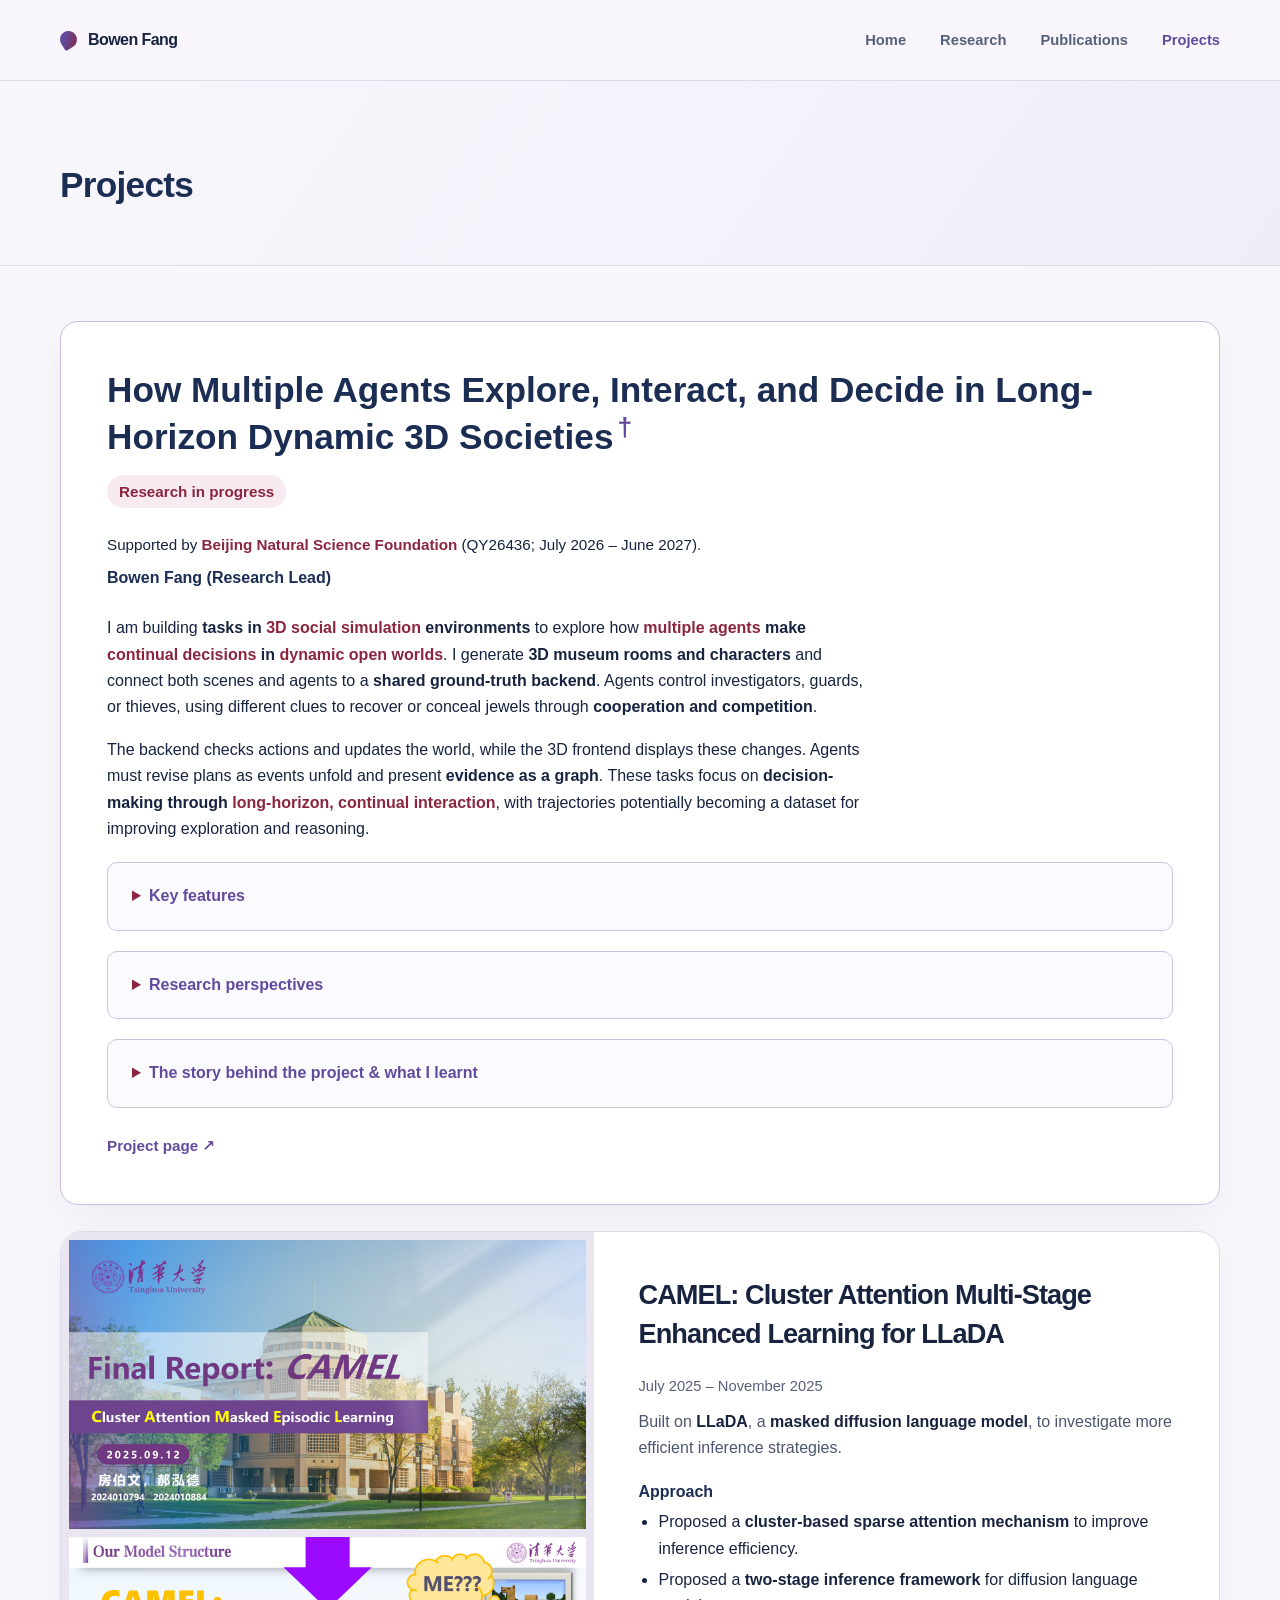
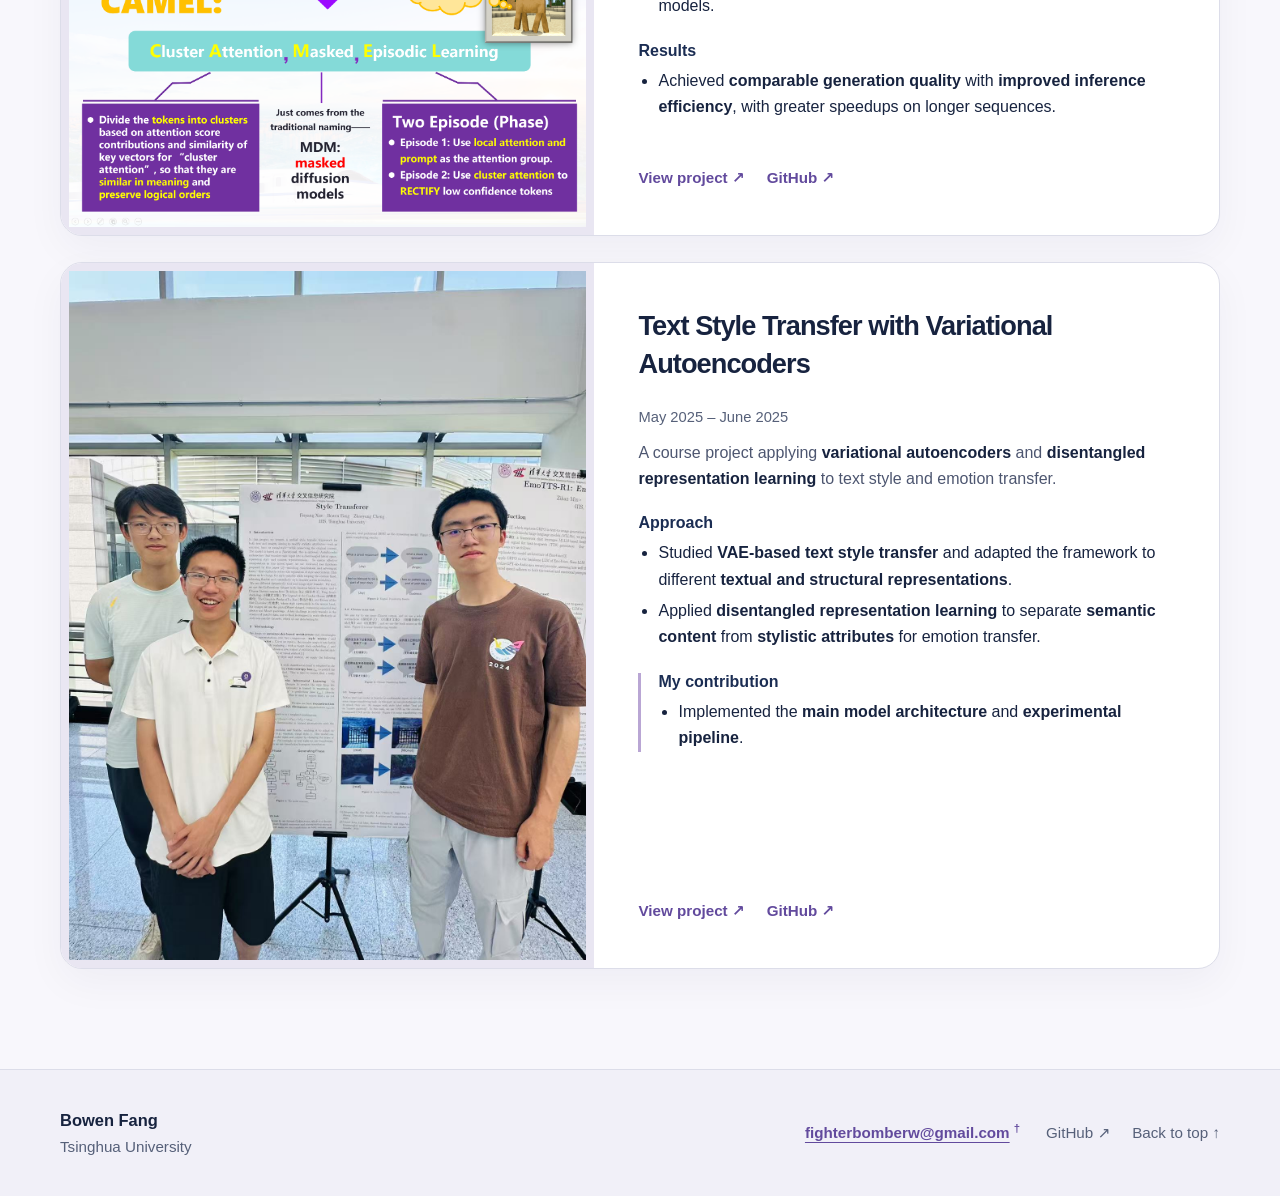
==== projects/index.html @ 3061755d "Publish personal homepage as static files only" ====
<!DOCTYPE html><html lang="en"><head><meta charset="UTF-8"><meta name="viewport" content="width=device-width, initial-scale=1"><meta name="theme-color" content="#f8f7fc"><meta name="description" content="I am an undergraduate in the Yao Class (IIIS) at Tsinghua University, expecting to graduate in 2028. GPA: 3.8/4.0 Earned 4.0 in most Math, Physics and CS courses."><link rel="canonical" href="https://bowen-777.github.io/projects/"><link rel="icon" type="image/svg+xml" href="/favicon.svg"><meta property="og:type" content="website"><meta property="og:title" content="Projects · Bowen Fang"><meta property="og:description" content="I am an undergraduate in the Yao Class (IIIS) at Tsinghua University, expecting to graduate in 2028. GPA: 3.8/4.0 Earned 4.0 in most Math, Physics and CS courses."><meta property="og:url" content="https://bowen-777.github.io/projects/"><meta property="og:image" content="https://bowen-777.github.io/_astro/SelfImage.BUpKDJir.jpg"><title>Projects · Bowen Fang</title><link rel="stylesheet" href="/_astro/MediaGallery.sDS_l7W2.css"></head><body><a class="skip-link" href="#main">Skip to content</a><header class="site-header"><div class="container header-inner"><a class="wordmark" href="/" aria-label="Bowen Fang, home"><span class="wordmark-mark" aria-hidden="true"></span><span>Bowen Fang</span></a><nav class="site-nav" aria-label="Main navigation"><a href="/">Home</a><a href="/research/">Research</a><a href="/publications/">Publications</a><a href="/projects/" aria-current="page">Projects</a></nav></div></header><main id="main"><div class="page-intro"><div class="container"><h1>Projects</h1></div></div><div class="container page-content"><div class="project-list"><article class="research-project"><header class="research-project-header"><h3><a href="/projects/open-world-agent-evaluation/">How Multiple Agents Explore, Interact, and Decide in Long-Horizon Dynamic 3D Societies</a><span class="inline-note"><button class="note-trigger" type="button" aria-label="Show original project title" aria-expanded="false">†</button><span class="note-popover" role="tooltip">Original project title: Research on Evaluating Autonomous Exploratory Reasoning of Agents in Complex Open Environments</span></span></h3><span class="project-status">Research in progress</span></header><div class="research-project-context"><div class="prose research-funding"><p>Supported by <strong class="key-highlight">Beijing Natural Science Foundation</strong> (QY26436; July 2026 – June 2027).</p>
</div><p class="research-project-role"><strong>Bowen Fang (Research Lead)</strong></p></div><div class="project-narrative"><section class="narrative-about" aria-label="About the project" data-project-section="about"><div class="prose"><p>I am building <strong>tasks in <span class="key-highlight">3D social simulation</span> environments</strong> to explore how <strong><span class="key-highlight">multiple agents</span> make <span class="key-highlight">continual decisions</span> in <span class="key-highlight">dynamic open worlds</span></strong>. I generate <strong>3D museum rooms and characters</strong> and connect both scenes and agents to a <strong>shared ground-truth backend</strong>. Agents control investigators, guards, or thieves, using different clues to recover or conceal jewels through <strong>cooperation and competition</strong>.</p>
<p>The backend checks actions and updates the world, while the 3D frontend displays these changes. Agents must revise plans as events unfold and present <strong>evidence as a graph</strong>. These tasks focus on <strong>decision-making through <span class="key-highlight">long-horizon, continual interaction</span></strong>, with trajectories potentially becoming a dataset for improving exploration and reasoning.</p>
</div><details class="project-disclosure narrative-features"><summary>Key features</summary><div class="disclosure-body prose"><ul>
<li><strong>Finding evidence is part of the reasoning task.</strong> Agents choose where to go, whom to ask, and what to inspect, then adapt to new information. AER-arena follows the process from recognizing a gap in knowledge to completing a task.</li>
<li><strong>Actions and goals interact over time.</strong> Characters pursue their own goals as the world evolves. Following someone, asking a question, or moving an object can affect later events, making timing and action order part of the problem.</li>
<li><strong>Information comes from different sources and is unevenly shared.</strong> Maps, surveillance, observations, and memories refer to a common underlying world, but each character has access to only part of it. This creates opportunities to study evidence integration, cooperation, and information asymmetry.</li>
<li><strong>Evaluation considers both outcomes and supporting reasoning.</strong> I record actions, observations, and state changes, and design evaluation around task outcomes, exploration, evidence-based reasoning, and rule compliance. This helps distinguish a correct guess from an effective investigation and successful action.</li>
<li><strong>Environments, tasks, and evaluation are generated together.</strong> I am bringing spatial layouts, character goals, event relationships, and evidence paths into a generation process with explicit checks. The aim is to vary difficulty systematically and develop scenarios for evaluation and training.</li>
</ul>
</div></details></section><details class="project-disclosure narrative-perspectives" data-project-section="perspectives"><summary>Research perspectives</summary><div class="disclosure-body prose"><ol>
<li><p><strong>Generality needs to be tested as tasks change.</strong> A high score on a familiar task is not enough to show that an agent understands how events unfold across space and time. I want to know whether its exploration and reasoning strategies remain useful with a different map, cast of characters, or set of information conditions. This is why I see open-environment evaluation as relevant to research on general intelligence.</p>
</li>
<li><p><strong>Sustained reasoning needs a place to organize and revise understanding.</strong> This project has made me think more about the agent harness—the tools, memory, and execution workflow that surround a model. It should help the agent maintain evidence, hypotheses, and unresolved questions. I am exploring workspaces and evidence graphs for this purpose, with a focus on whether agents can use, question, and update their records.</p>
</li>
<li><p><strong>Generated environments could support research on self-improvement.</strong> I would like to have one group of agents generate tasks and another attempt them, then use failures to revise strategies or generate new challenges. This could provide an experimental setting for recursive self-improvement (RSI). Tasks would still need independent checks of solvability, difficulty, and scoring, with progress tested on tasks held apart from the improvement process to avoid agents simply learning to satisfy one another.</p>
</li>
<li><p><strong>Interactions among participants raise questions absent from individual tasks.</strong> Different goals and information make cooperation, competition, concealment, and verification relevant to decisions. I want to study how agents divide work, when they share evidence, and how they collaborate with people. This also connects AER-arena to social simulation, where the assumptions behind simulated behavior need careful validation.</p>
</li>
<li><p><strong>Active exploration and the use of new information deserve explicit study.</strong> In my experiments, agents sometimes acquired important clues without changing their approach in time. I am therefore interested in whether they can identify what they do not know, choose valuable queries, and connect the results to existing evidence. Eventually, I hope agents can develop verifiable new knowledge through interaction with unfamiliar environments, extending what they can learn beyond the coverage of data prepared in advance by people.</p>
</li>
<li><p><strong>Interfaces and time budgets belong in capability evaluation.</strong> People can look, walk, and talk naturally; agents access the world through specific interfaces and spend time on inference and communication. I want to evaluate both judgment and timing, using controlled comparisons to separate limitations of the model from limitations of how it perceives and acts on the world.</p>
</li>
</ol>
</div></details><details class="project-disclosure project-story" data-project-section="story"><summary>The story behind the project &amp; what I learnt</summary><div class="disclosure-body story-body"><div class="prose story-prose"><p>Where should an agent begin when a jewel disappears from a museum? It needs to decide which footage to inspect, whom to question, and when to act, while everyone else continues moving. I independently design and implement the system to study how agents <strong>actively seek evidence, revise their judgments, and turn reasoning into action</strong> in such environments.</p>
<p>At first, I focused on generating rich scenes and stories: giving characters their own goals and letting events unfold through interaction. Once I began running them, I found that a plausible story did not always hold together when an agent explored or intervened. I started asking where a character&#39;s judgments came from, what an action would change, and how a task could continue when events departed from the original plan. My attention shifted toward <strong>keeping the world&#39;s information and behavior consistent</strong>.</p>
<p>This led me to rethink the type system, data storage, and information flow. I wanted tasks to vary while keeping the source of each piece of information and the basis for each state change clear. As the system grew, I also learned to remove redundant concepts and unnecessary layers. <strong>Good architecture needs to accommodate change and define its limits.</strong> Those choices directly affect whether I can understand why an experiment succeeds or fails.</p>
<p>Working with real agents revealed another gap: <strong>acquiring information, remembering it, and using it well are different abilities</strong>. A clue could be available without prompting a useful change in behavior; adding memory or tools did not necessarily improve performance. I began tracing individual decisions: what had the agent seen, what had it missed, and why had it chosen this action? These observations drew me toward useful exploration, evidence use, and timely action. They also taught me to examine the experimental conditions before interpreting model performance.</p>
<p>Development changed how I work with AI tools, too. Coding and content generation tools made it possible to attempt a project of this scope, but locally plausible results could still fail when combined. I learned to <strong>give models room to create while defining the important constraints and acceptance criteria myself</strong>. When errors kept recurring, I began considering whether the representation or workflow needed to change, instead of only adding instructions to the prompt.</p>
<p>AER-arena now has a research prototype, and earlier scenarios have supported several real multi-agent experiments. I am still improving the connections among generation, execution, and evaluation. Next, I want to use more systematic controlled experiments to understand <strong>which designs help agents explore and reason, and whether the metrics capture those improvements</strong>. Through this work, I have gradually learned to turn an implementation goal into a question an experiment can answer.</p>
<p>The longer I work on the project, the more specific my interest in agents becomes. How do they recognize what they do not yet know? How do they divide work with people or other agents? How can failure help them improve their exploration strategies? These questions connect world modeling, multi-agent interaction, and continual learning. I hope AER-arena can provide an expanding experimental setting for studying them, and help me turn the difficulties I encounter during development into <strong>reproducible, testable research questions</strong>.</p>
</div><aside class="lessons-callout" aria-label="What I learnt"><h4>What I learnt</h4><div class="prose"><ul>
<li><strong>Understand information and state before building the system.</strong> I learned to ask where data comes from, who can see it, and who can change it. Clear types, storage, and information flow make the components easier to connect.</li>
<li><strong>Set limits on flexibility and complexity.</strong> I have become more willing to merge overlapping concepts and remove abstractions I do not yet need, focusing on the parts that actually need to vary.</li>
<li><strong>Keep responsibility for the overall design when working with AI.</strong> I learned to give coding agents clear responsibilities and acceptance criteria, while judging whether each local change serves the project&#39;s broader goals.</li>
</ul>
</div></aside></div></details></div><div class="link-row"><a class="text-link" href="/projects/open-world-agent-evaluation/">Project page ↗</a></div></article><article class="project-card"><div class="media-gallery"><div class="media-frame"><img src="/_astro/camel-1-slide-cover.YY6u3Zt-.png" alt="CAMEL: Cluster Attention Multi-Stage Enhanced Learning for LLaDA: first visual" loading="lazy"></div><div class="media-frame media-frame-secondary"><img src="/_astro/camel-2-slide-main.Drr5Fs0i.png" alt="CAMEL: Cluster Attention Multi-Stage Enhanced Learning for LLaDA: second visual" loading="lazy"></div></div><div class="project-content"><h3><a href="/projects/camel-llada/">CAMEL: Cluster Attention Multi-Stage Enhanced Learning for LLaDA</a></h3><p class="entry-date">July 2025 – November 2025</p><div class="project-summary prose"><p>Built on <strong>LLaDA</strong>, a <strong>masked diffusion language model</strong>, to investigate more efficient inference strategies.</p>
</div><div class="project-details"><h4>Approach</h4><div class="prose"><ul>
<li>Proposed a <strong>cluster-based sparse attention mechanism</strong> to improve inference efficiency.</li>
<li>Proposed a <strong>two-stage inference framework</strong> for diffusion language models.</li>
</ul>
</div></div><div class="project-details"><h4>Results</h4><div class="prose"><ul>
<li>Achieved <strong>comparable generation quality</strong> with <strong>improved inference efficiency</strong>, with greater speedups on longer sequences.</li>
</ul>
</div></div><div class="link-row"><a class="text-link" href="/projects/camel-llada/">View project <span aria-hidden="true">↗</span></a><a class="text-link" href="https://github.com/Bowen-777/AI-X_Team1" target="_blank" rel="noopener noreferrer">GitHub ↗</a></div></div></article><article class="project-card"><div class="media-gallery"><div class="media-frame"><img src="/_astro/style-transfer-1.Bz-B-LBe.jpg" alt="Text Style Transfer with Variational Autoencoders: first visual" loading="lazy"></div></div><div class="project-content"><h3><a href="/projects/text-style-transfer-vae/">Text Style Transfer with Variational Autoencoders</a></h3><p class="entry-date">May 2025 – June 2025</p><div class="project-summary prose"><p>A course project applying <strong>variational autoencoders</strong> and <strong>disentangled representation learning</strong> to text style and emotion transfer.</p>
</div><div class="project-details"><h4>Approach</h4><div class="prose"><ul>
<li>Studied <strong>VAE-based text style transfer</strong> and adapted the framework to different <strong>textual and structural representations</strong>.</li>
<li>Applied <strong>disentangled representation learning</strong> to separate <strong>semantic content</strong> from <strong>stylistic attributes</strong> for emotion transfer.</li>
</ul>
</div></div><div class="project-contribution"><h4>My contribution</h4><div class="prose"><ul>
<li>Implemented the <strong>main model architecture</strong> and <strong>experimental pipeline</strong>.</li>
</ul>
</div></div><div class="link-row"><a class="text-link" href="/projects/text-style-transfer-vae/">View project <span aria-hidden="true">↗</span></a><a class="text-link" href="https://github.com/Bowen-777/DLproject" target="_blank" rel="noopener noreferrer">GitHub ↗</a></div></div></article></div></div></main><footer class="site-footer"><div class="container footer-inner"><div><strong>Bowen Fang</strong><span>Tsinghua University</span></div><div class="footer-links"><span class="email-contact"><a class="email-link email-link-primary" href="mailto:fighterbomberw@gmail.com">fighterbomberw@gmail.com</a><span class="inline-note"><button class="note-trigger" type="button" aria-label="Show university email" aria-expanded="false">†</button><span class="note-popover" role="tooltip"><span class="note-heading">University email</span><a href="mailto:fbw24@mails.tsinghua.edu.cn">fbw24@mails.tsinghua.edu.cn</a></span></span></span><a href="https://github.com/Bowen-777" target="_blank" rel="noopener noreferrer">GitHub <span aria-hidden="true">↗</span></a><a href="#main">Back to top ↑</a></div></div></footer><script type="module">var e=[...document.querySelectorAll(`.inline-note`)];function t(e){delete e.dataset.open,e.querySelector(`button`)?.setAttribute(`aria-expanded`,`false`)}function n(e){let n=e.querySelector(`.note-trigger`),r=e.querySelector(`.note-popover`);if(!n||!r)return;let i=n.getBoundingClientRect();if(i.bottom<0||i.top>window.innerHeight){t(e);return}let a=Math.max(16,Math.min(i.left,window.innerWidth-r.offsetWidth-16)),o=i.bottom+r.offsetHeight+10<window.innerHeight?i.bottom+6:Math.max(12,i.top-r.offsetHeight-6);r.style.left=`${a}px`,r.style.top=`${o}px`}e.forEach((r,i)=>{let a=r.querySelector(`.note-trigger`),o=r.querySelector(`.note-popover`);if(!a||!o)return;o.id=`inline-note-${i}`,a.setAttribute(`aria-describedby`,o.id);let s,c=()=>{clearTimeout(s),e.forEach(e=>{e!==r&&t(e)}),r.dataset.open=`true`,a.setAttribute(`aria-expanded`,`true`),n(r)};r.addEventListener(`pointerenter`,e=>{e.pointerType!==`touch`&&c()}),r.addEventListener(`pointerleave`,()=>{s=setTimeout(()=>{r.contains(document.activeElement)||t(r)},180)}),r.addEventListener(`focusin`,c),r.addEventListener(`focusout`,e=>{r.contains(e.relatedTarget)||t(r)}),a.addEventListener(`click`,c)}),document.addEventListener(`pointerdown`,n=>{e.forEach(e=>{e.contains(n.target)||t(e)})}),document.addEventListener(`keydown`,n=>{n.key===`Escape`&&e.forEach(t)}),window.addEventListener(`resize`,()=>e.forEach(t)),window.addEventListener(`scroll`,()=>e.forEach(e=>{e.dataset.open&&n(e)}),{passive:!0});</script></body></html>
---- _astro/MediaGallery.sDS_l7W2.css ----
:root{color-scheme:light;--paper:#f8f7fc;--surface:#fff;--ink:#17233f;--muted:#566079;--line:#dcdde9;--violet:#624a9d;--violet-soft:#efecf8;--red:#8b263e;--navy:#1b2d53;--font-sans:Arial, "Helvetica Neue", system-ui, sans-serif}*,:before,:after{box-sizing:border-box}html{scroll-behavior:smooth}body{background:var(--paper);color:var(--ink);font-family:var(--font-sans);margin:0;font-size:16px;line-height:1.65}img,video{max-width:100%;height:auto;display:block}a{color:inherit;text-decoration:none}button,input{font:inherit}a:focus-visible,button:focus-visible{outline:3px solid var(--red);outline-offset:4px;border-radius:3px}::selection{color:var(--ink);background:#d9c9ed}.container{width:min(100% - 64px,1160px);margin-inline:auto}.sr-only{clip:rect(0, 0, 0, 0);white-space:nowrap;border:0;width:1px;height:1px;margin:-1px;padding:0;position:absolute;overflow:hidden}.skip-link{z-index:100;background:var(--ink);color:#fff;padding:10px 16px;position:absolute;top:-80px;left:16px}.skip-link:focus{top:12px}.site-header{z-index:10;border-bottom:1px solid var(--line);background:#f8f7fcf0;position:relative}.header-inner{justify-content:space-between;align-items:center;gap:30px;min-height:80px;display:flex}.wordmark{letter-spacing:-.035em;white-space:nowrap;align-items:center;gap:11px;font-weight:700;display:inline-flex}.wordmark-mark{background:linear-gradient(135deg, var(--violet) 35%, var(--red));border-radius:50% 50% 50% 2px;width:17px;height:17px;transform:rotate(-32deg)}.site-nav{align-items:center;gap:clamp(18px,3vw,34px);font-size:.92rem;font-weight:600;display:flex}.site-nav a{color:var(--muted);transition:color .2s}.site-nav a:hover,.site-nav a[aria-current=page]{color:var(--violet)}.site-footer{border-top:1px solid var(--line);background:#f1f0f8;margin-top:100px}.footer-inner{min-height:126px;color:var(--muted);justify-content:space-between;align-items:center;gap:25px;font-size:.95rem;display:flex}.footer-inner strong{color:var(--ink);font-size:1.03rem;display:block}.footer-inner>div:first-child>span{display:block}.footer-links{flex-wrap:wrap;gap:22px;display:flex}.footer-links a:hover,.text-link:hover{color:var(--red);text-underline-offset:4px;text-decoration:underline}.hero{border-bottom:1px solid var(--line);background:radial-gradient(circle at 87% 18%, #e8e1f4 0, transparent 33%), radial-gradient(circle at 18% 95%, #faecef 0, transparent 36%), var(--paper);padding:88px 0 94px;position:relative;overflow:hidden}.hero:before{content:"";pointer-events:none;border:1px solid #624a9d1a;border-radius:50%;width:420px;height:420px;position:absolute;top:-260px;left:-120px}.hero-grid{grid-template-columns:minmax(0,1.18fr) minmax(300px,.82fr);align-items:center;gap:clamp(40px,7vw,110px);display:grid}.hero h1{font:600 clamp(2.5rem, 5vw, 3.8rem)/1.15 var(--font-sans);letter-spacing:-.025em;color:var(--navy);margin:0 0 25px}.hero h1:after{content:"";background:linear-gradient(90deg, var(--red), var(--violet));border-radius:10px;width:72px;height:5px;margin-top:25px;display:block}.hero-bio{color:#414b64;max-width:610px;margin-top:0;font-size:1.04rem}.hero-bio p:first-child{margin-top:0}.hero-emails{flex-direction:column;align-items:flex-start;gap:6px;margin-top:24px;display:flex}.email-link{color:var(--muted);text-underline-offset:4px;overflow-wrap:anywhere;text-decoration:underline}.email-link-primary{color:var(--violet);font-weight:600}.hero-actions{flex-wrap:wrap;gap:10px;margin-top:22px;display:flex}.pill-link{border:1px solid #c8c4d9;border-radius:999px;align-items:center;gap:10px;padding:10px 17px;font-size:.92rem;font-weight:600;transition:background .2s,border-color .2s,color .2s,transform .2s;display:inline-flex}.pill-link:hover{background:var(--violet);border-color:var(--violet);color:#fff;transform:translateY(-2px)}.hero-portrait{justify-self:end;width:min(100%,320px);min-width:0;margin:0;position:relative}.hero-portrait:before{content:"";z-index:0;border:2px solid #b5a2d1;border-radius:4px;position:absolute;inset:20px -18px -18px 20px}.hero-portrait img{object-fit:contain;background:#e8e4ef;width:100%;height:auto;position:relative;box-shadow:0 28px 60px #1f1d4221}.section{padding:92px 0 0}.section-head{justify-content:space-between;align-items:end;gap:30px;margin-bottom:34px;display:flex}.section h2,.page-intro h1{font:600 clamp(1.65rem, 3vw, 2.2rem)/1.25 var(--font-sans);letter-spacing:-.02em;color:var(--navy);margin:0}.section h2:before{content:"";background:var(--red);border-radius:2px 8px;width:10px;height:10px;margin:0 17px .28em 0;display:inline-block;transform:rotate(-18deg)}.section:nth-of-type(3n) h2:before{background:var(--violet)}.section-head .text-link{white-space:nowrap;margin-bottom:8px}.section-copy{color:#48536c;max-width:830px;font-size:1.08rem}.section-copy .prose{margin-top:20px}.research-grid{grid-template-columns:repeat(2,1fr);gap:0 38px;display:grid}.research-topic{border-top:1px solid var(--line);padding:26px 0 22px}.research-topic h3{font:600 1.3rem/1.4 var(--font-sans);color:var(--violet);margin:0 0 10px}.research-topic .prose{color:var(--muted)}.project-list{gap:26px;display:grid}.project-card{border:1px solid var(--line);background:var(--surface);border-radius:22px;grid-template-columns:minmax(0,.92fr) minmax(0,1.08fr);display:grid;overflow:hidden;box-shadow:0 14px 40px #1c224c0b}.project-card-featured{border-color:#c8bbdf;box-shadow:0 18px 50px #482c7614}.media-gallery{background:#e9e6f2;grid-template-rows:auto;align-content:start;align-self:start;gap:8px;padding:8px;display:grid}.media-frame{background:#fff;place-items:center;min-width:0;min-height:0;display:grid;position:relative}.media-frame img,.media-frame video{object-fit:contain;width:100%;height:auto}.media-frame-empty{aspect-ratio:16/9;background:linear-gradient(145deg,#eeeaf7 0%,#f8f5fa 60%,#f8edf0 100%)}.media-frame-empty:before{content:"";border:2px solid #624a9d2b;border-radius:50% 50% 50% 15%;width:82px;height:82px;transform:rotate(30deg)}.media-frame-empty:after{content:"";background:#a4466133;width:135px;height:1px;position:absolute;transform:rotate(-42deg)}.media-frame-secondary.media-frame-empty{aspect-ratio:16/9;background:linear-gradient(145deg,#f1eff9,#f8f5f9)}.project-content{flex-direction:column;align-items:start;padding:clamp(26px,3.5vw,46px);display:flex}.project-content h3{font:600 clamp(1.3rem, 2.2vw, 1.7rem)/1.4 var(--font-sans);letter-spacing:-.035em;margin:0 0 16px}.project-content h3 a:hover{color:var(--violet)}.project-status{color:var(--red);background:#f7eaf0;border-radius:999px;margin:0 0 15px;padding:4px 12px;font-size:.95rem;font-weight:600;display:inline-block}.project-summary{color:#4d5670}.project-contribution,.publication-contribution{border-left:3px solid #b9a6d4;margin-top:22px;padding-left:17px}.project-contribution h4,.publication-contribution h4,.project-details h4{font:600 1rem var(--font-sans);color:var(--navy);margin:0 0 8px}.project-details{margin-top:22px}.research-project{background:var(--surface);border:1px solid #c8bbdf;border-radius:18px;min-width:0;padding:clamp(22px,4vw,46px);box-shadow:0 14px 40px #1c224c0b}.research-project-header{flex-wrap:wrap;justify-content:space-between;align-items:center;gap:16px;padding-bottom:24px;display:flex}.research-project-header h1,.research-project-header h3{font:600 clamp(1.6rem, 3vw, 2.2rem)/1.25 var(--font-sans);color:var(--navy);margin:0}.research-project-header .project-status{margin:0}.project-narrative h4{font:600 1.2rem/1.4 var(--font-sans);color:var(--navy);margin:0 0 20px}.narrative-about>.prose>p{max-width:85ch}.narrative-about ul{max-width:85ch;margin:0 auto;padding:0;list-style:none}.narrative-about li{border-left:3px solid #c7b6de;padding:0 0 0 16px}.narrative-about li strong{margin-bottom:7px;display:block}.narrative-about .prose li+li,.narrative-perspectives .prose li+li{margin-top:24px}.narrative-perspectives ol{max-width:85ch;margin:0 auto;padding-left:24px}.narrative-perspectives li{padding-left:5px}.narrative-perspectives li::marker{color:var(--red);font-weight:700}.narrative-perspectives li strong{margin-bottom:8px;display:block}.project-disclosure{background:#fbfaff;border:1px solid #cec3df;border-radius:10px;margin-top:20px}.project-disclosure summary{cursor:pointer;color:var(--violet);padding:20px 24px;font-weight:600}.project-disclosure summary::marker{color:var(--red)}.project-disclosure summary:hover{background:var(--violet-soft);border-radius:10px}.project-disclosure summary:focus-visible{outline:3px solid var(--red);outline-offset:4px;border-radius:6px}.project-disclosure[open] summary{border-bottom:1px solid var(--line)}.disclosure-body{padding:clamp(18px,3vw,30px)}.story-prose{max-width:85ch;margin-inline:auto}.lessons-callout{border:1px solid #e3c7d0;border-left:4px solid var(--red);background:#faf0f3;border-radius:6px;max-width:85ch;margin:30px auto 0;padding:clamp(18px,3vw,28px)}.lessons-callout h4{color:var(--red);margin-bottom:14px}.lessons-callout .prose li+li{margin-top:14px}.research-project-context{margin-bottom:24px}.research-project-context dl{flex-wrap:wrap;gap:16px 36px;margin:0 0 18px;display:flex}.research-project-context dt{color:var(--muted);font-size:.95rem}.research-project-context dd{margin:3px 0 0;font-weight:600}.research-funding{font-size:.95rem}.research-project-role{color:var(--navy);margin:8px 0 0}.project-back-link{margin-bottom:24px;display:inline-block}.link-row{flex-wrap:wrap;gap:14px 22px;margin-top:auto;padding-top:25px;display:flex}.text-link{color:var(--violet);font-size:.95rem;font-weight:700}.publication-list{border-top:1px solid var(--line)}.publication-item{border-bottom:1px solid var(--line);grid-template-columns:minmax(240px,.85fr) minmax(0,1.15fr);gap:26px;padding:34px 0;display:grid}.publication-item .media-gallery{align-self:start}.publication-item h3{font:600 clamp(1.15rem, 1.8vw, 1.4rem)/1.45 var(--font-sans);margin:0 0 12px}.publication-authors,.publication-meta{color:var(--muted);font-size:.95rem}.publication-meta{flex-wrap:wrap;gap:5px 15px;margin:5px 0 12px;display:flex}.publication-item .link-row{padding-top:12px}.simple-list{grid-template-columns:repeat(2,1fr);gap:28px 50px;display:grid}.simple-list-full{grid-template-columns:minmax(0,1fr)}.simple-entry{border-top:1px solid var(--line);padding-top:18px}.simple-entry h3{font:600 1.25rem/1.4 var(--font-sans);margin:0 0 8px}.simple-entry h3 .entry-title-context{font-weight:400}.hobby-gallery{grid-template-columns:repeat(2,minmax(0,1fr));gap:10px;margin-top:36px;display:grid}.hobby-gallery img{align-self:start;width:100%;height:auto}.page-intro{border-bottom:1px solid var(--line);background:linear-gradient(125deg,#f8f7fc,#f0edf8);padding:82px 0 46px}.page-intro h1{margin:0 0 12px}.page-intro p{max-width:700px;color:var(--muted);font-size:1.08rem}.page-content{padding-top:55px}.article-layout{grid-template-columns:230px minmax(0,1fr);gap:clamp(35px,6vw,90px);display:grid}.article-aside{color:var(--muted);font-size:.95rem}.article-aside dl{margin:0}.article-aside div{border-top:1px solid var(--line);padding:14px 0}.article-aside dt{color:var(--muted);font-size:.9rem;font-weight:600}.article-aside dd{color:var(--ink);margin:6px 0 0}.article-layout article>.media-gallery{margin-bottom:45px}.article-section{border-top:1px solid var(--line);padding:28px 0 31px}.article-section h2{font:600 1.5rem/1.4 var(--font-sans);letter-spacing:-.025em;margin:0 0 14px}.empty-note{color:var(--muted);padding:24px 0 40px}.prose{overflow-wrap:anywhere}.prose p{margin:0 0 1em}.prose p:last-child,.prose ul:last-child,.prose ol:last-child{margin-bottom:0}.prose ul,.prose ol{margin:.3em 0 1em;padding-left:1.25em}.prose li+li{margin-top:.3em}.prose a{color:var(--violet);text-underline-offset:3px;text-decoration:underline}.prose h3{font:600 1.25rem/1.4 var(--font-sans);margin:1.2em 0 .4em}.prose strong{color:var(--ink);font-weight:700}.hero-bio .gpa-value{margin-inline-end:1rem;display:inline-block}.prose .key-highlight{color:var(--red)}.entry-date,.page-intro p.entry-date{color:var(--muted);margin:6px 0 12px;font-size:.92rem;font-weight:400;line-height:1.5;display:block}.prose .entry-date{margin:5px 0 9px}#awards .prose li,.beyond-copy .prose li{margin-bottom:19px}#experience .simple-entry h3{max-width:950px}.beyond-layout{grid-template-columns:minmax(0,1.65fr) minmax(240px,1fr);align-items:start;gap:clamp(30px,5vw,70px);display:grid}.beyond-copy{gap:28px;display:grid}.beyond-portrait{justify-self:end;width:min(100%,330px);margin:0}.beyond-portrait img{width:100%;height:auto}.email-contact{overflow-wrap:anywhere;display:inline}.inline-note{display:inline}.note-trigger{vertical-align:super;color:var(--violet);cursor:pointer;background:0 0;border:0;padding:2px 4px;font-size:.75em;font-weight:700;line-height:1;display:inline-block}.note-popover{z-index:100;width:max-content;max-width:min(330px,100vw - 32px);color:var(--ink);font:400 .92rem/1.55 var(--font-sans);text-align:left;white-space:normal;overflow-wrap:anywhere;visibility:hidden;opacity:0;background:#fff;border:1px solid #d8cde4;border-radius:8px;padding:14px 17px;display:block;position:fixed;top:0;left:0;box-shadow:0 8px 30px #17233f29}.inline-note[data-open] .note-popover{visibility:visible;opacity:1}.note-heading{margin-bottom:5px;font-weight:600;display:block}.note-popover a{color:var(--violet);text-underline-offset:3px;text-decoration:underline;display:block}.footer-links{align-items:center}@media (width<=960px){.hero-grid{grid-template-columns:minmax(0,1fr) 300px;gap:42px}.hero{padding:70px 0}.hero h1{font-size:clamp(2.5rem,5vw,3.8rem)}.publication-item{grid-template-columns:minmax(220px,.8fr) minmax(0,1.2fr);gap:20px}}@media (width<=720px){.container{width:min(100% - 38px,1160px)}.header-inner{flex-wrap:wrap;gap:12px;min-height:72px;padding:16px 0}.site-nav{white-space:nowrap;justify-content:flex-start;gap:18px;width:100%;font-size:.88rem;overflow-x:auto}.hero{padding:52px 0 62px}.hero-grid{grid-template-columns:1fr;gap:45px}.hero h1{font-size:clamp(2.3rem,8vw,3.3rem)}.hero-portrait{justify-self:start;width:min(100%,320px)}.section{padding-top:68px}.section-head{align-items:start}.section h2,.page-intro h1{font-size:clamp(1.65rem,6vw,2.2rem)}.research-grid,.simple-list,.article-layout,.project-card,.project-card-featured{grid-template-columns:1fr}.project-disclosure summary{padding:17px}.publication-item{grid-template-columns:1fr;gap:13px}.publication-item .media-gallery{width:100%}.hobby-gallery,.beyond-layout{grid-template-columns:1fr}.beyond-portrait{justify-self:center}.page-intro{padding-top:60px}.page-content{padding-top:38px}.site-footer{margin-top:65px}.footer-inner{flex-direction:column;align-items:start;padding:30px 0}}@media (width<=420px){.hero h1{font-size:2.3rem}.section-head{flex-direction:column;gap:8px}}@media (prefers-reduced-motion:reduce){html{scroll-behavior:auto}*,:before,:after{transition-duration:.01ms!important;animation-duration:.01ms!important}}
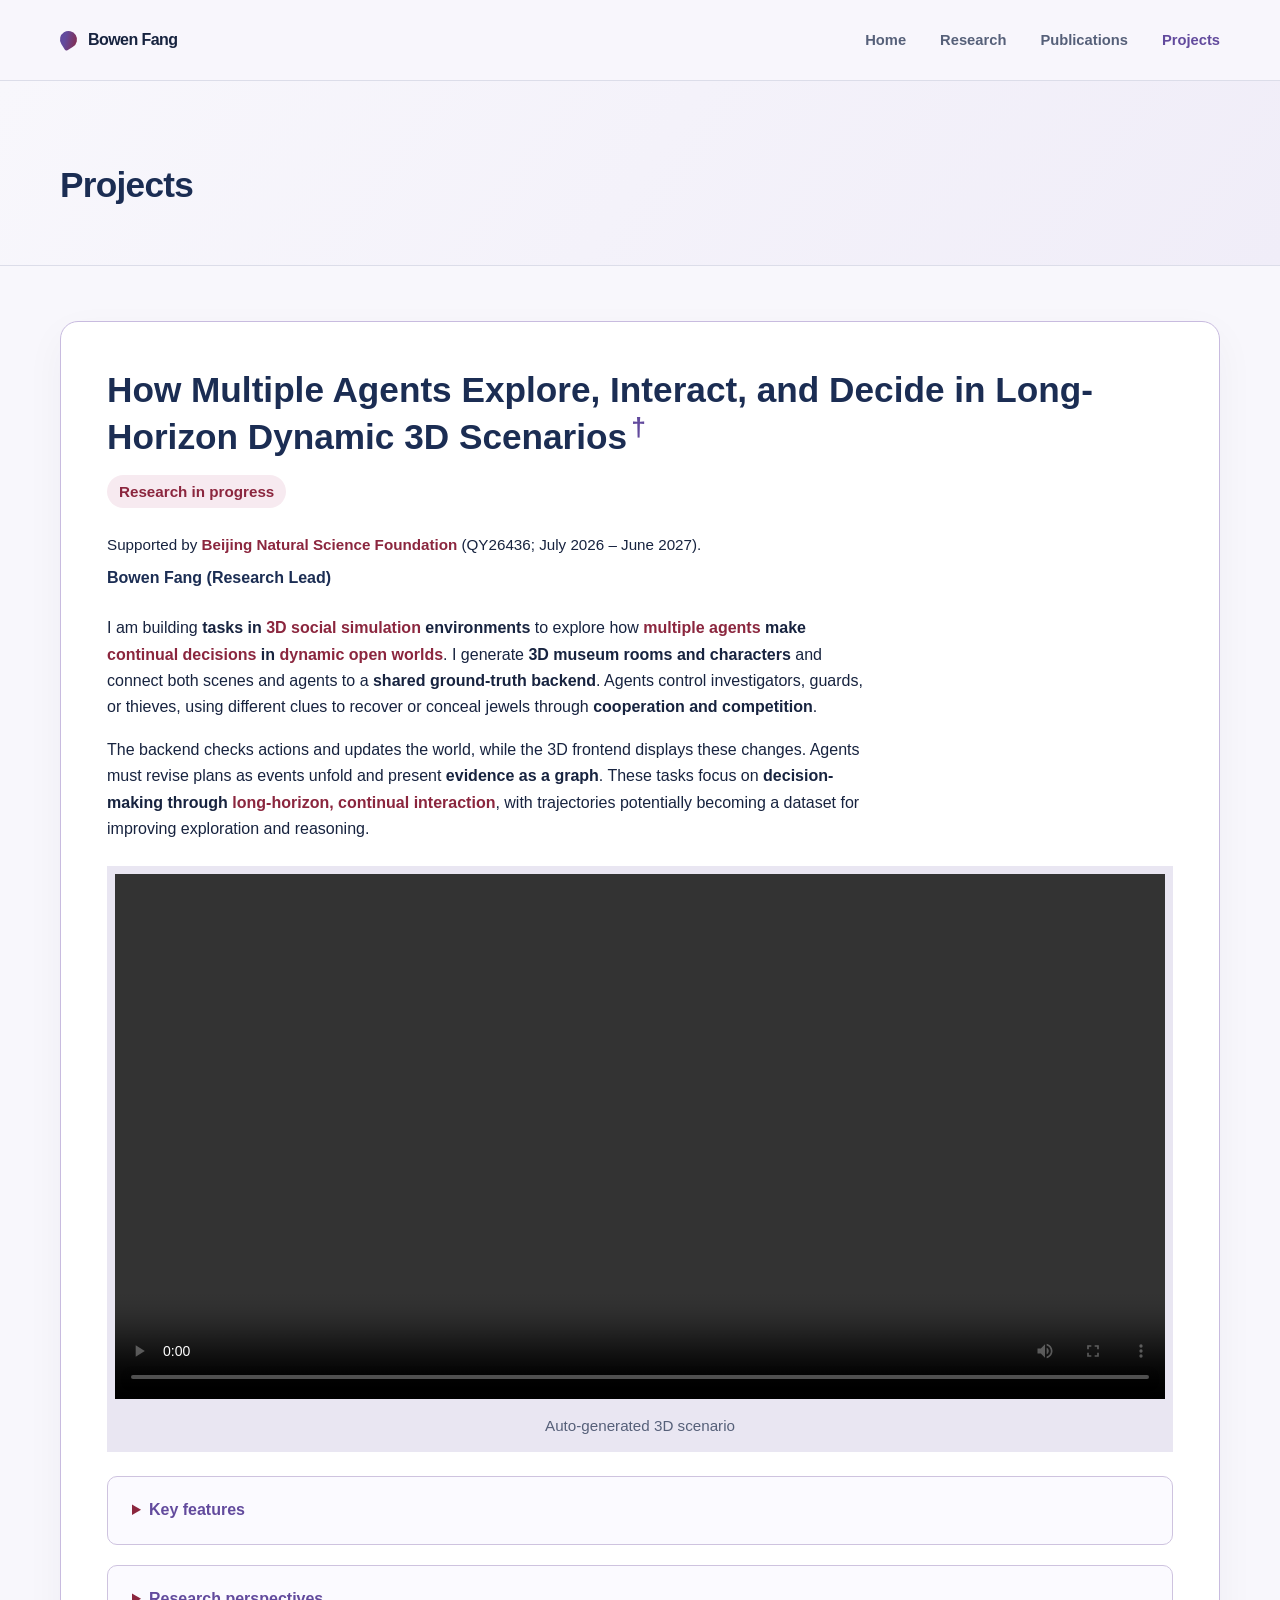
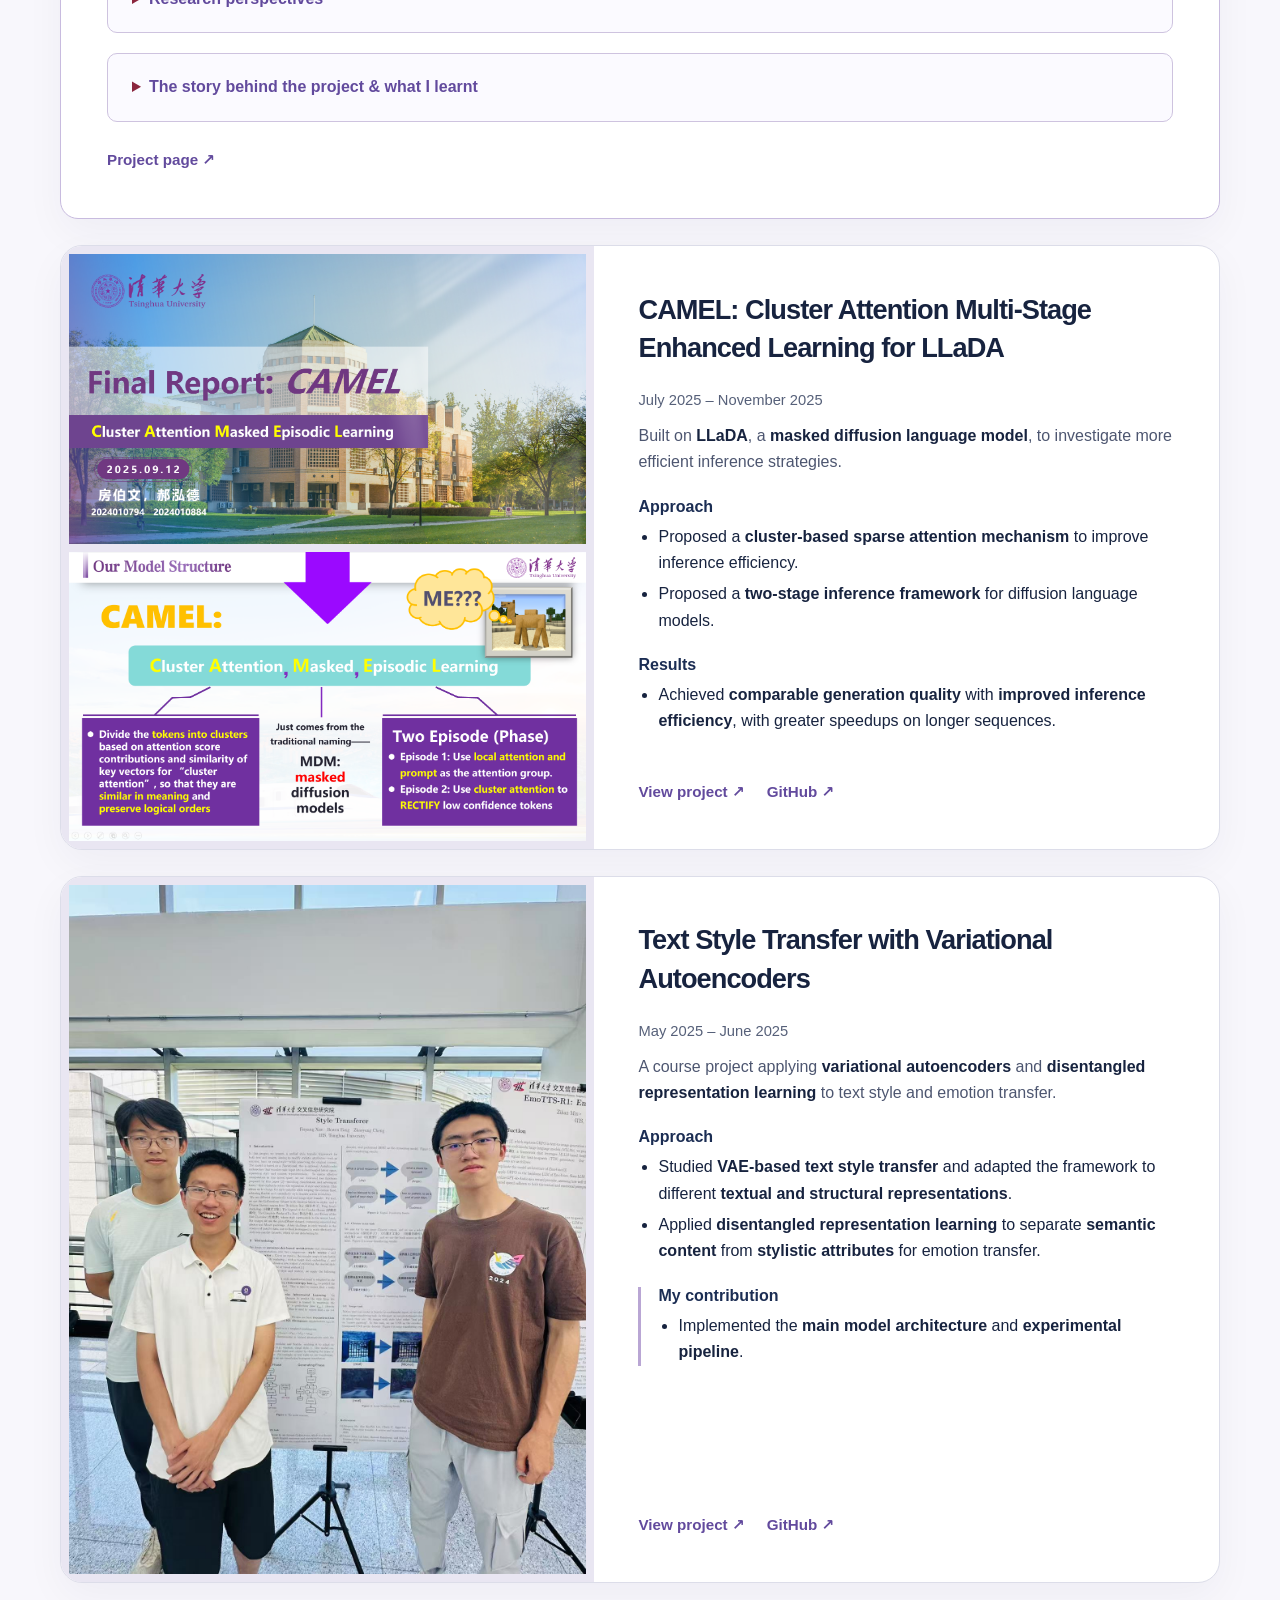
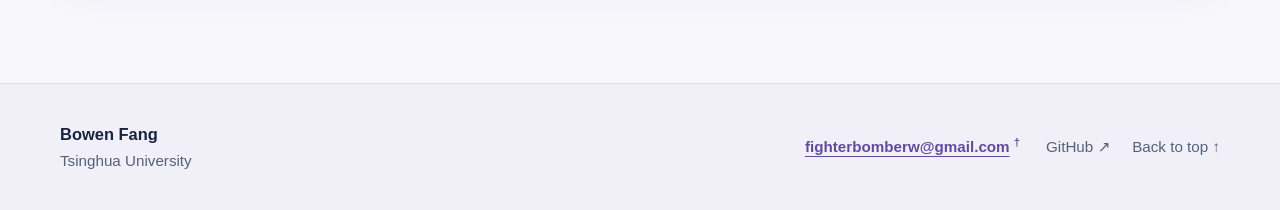
==== commit 0516594c: "Publish personal homepage as static files only" ====
--- a/projects/index.html
+++ b/projects/index.html
@@ -1,7 +1,7 @@
-<!DOCTYPE html><html lang="en"><head><meta charset="UTF-8"><meta name="viewport" content="width=device-width, initial-scale=1"><meta name="theme-color" content="#f8f7fc"><meta name="description" content="I am an undergraduate in the Yao Class (IIIS) at Tsinghua University, expecting to graduate in 2028. GPA: 3.8/4.0 Earned 4.0 in most Math, Physics and CS courses."><link rel="canonical" href="https://bowen-777.github.io/projects/"><link rel="icon" type="image/svg+xml" href="/favicon.svg"><meta property="og:type" content="website"><meta property="og:title" content="Projects · Bowen Fang"><meta property="og:description" content="I am an undergraduate in the Yao Class (IIIS) at Tsinghua University, expecting to graduate in 2028. GPA: 3.8/4.0 Earned 4.0 in most Math, Physics and CS courses."><meta property="og:url" content="https://bowen-777.github.io/projects/"><meta property="og:image" content="https://bowen-777.github.io/_astro/SelfImage.BUpKDJir.jpg"><title>Projects · Bowen Fang</title><link rel="stylesheet" href="/_astro/MediaGallery.sDS_l7W2.css"></head><body><a class="skip-link" href="#main">Skip to content</a><header class="site-header"><div class="container header-inner"><a class="wordmark" href="/" aria-label="Bowen Fang, home"><span class="wordmark-mark" aria-hidden="true"></span><span>Bowen Fang</span></a><nav class="site-nav" aria-label="Main navigation"><a href="/">Home</a><a href="/research/">Research</a><a href="/publications/">Publications</a><a href="/projects/" aria-current="page">Projects</a></nav></div></header><main id="main"><div class="page-intro"><div class="container"><h1>Projects</h1></div></div><div class="container page-content"><div class="project-list"><article class="research-project"><header class="research-project-header"><h3><a href="/projects/open-world-agent-evaluation/">How Multiple Agents Explore, Interact, and Decide in Long-Horizon Dynamic 3D Societies</a><span class="inline-note"><button class="note-trigger" type="button" aria-label="Show original project title" aria-expanded="false">†</button><span class="note-popover" role="tooltip">Original project title: Research on Evaluating Autonomous Exploratory Reasoning of Agents in Complex Open Environments</span></span></h3><span class="project-status">Research in progress</span></header><div class="research-project-context"><div class="prose research-funding"><p>Supported by <strong class="key-highlight">Beijing Natural Science Foundation</strong> (QY26436; July 2026 – June 2027).</p>
+<!DOCTYPE html><html lang="en"><head><meta charset="UTF-8"><meta name="viewport" content="width=device-width, initial-scale=1"><meta name="theme-color" content="#f8f7fc"><meta name="description" content="I am an undergraduate in the Yao Class (IIIS) at Tsinghua University, expecting to graduate in 2028. GPA: 3.8/4.0 Earned 4.0 in most Math, Physics and CS courses."><link rel="canonical" href="https://bowen-777.github.io/projects/"><link rel="icon" type="image/svg+xml" href="/favicon.svg"><meta property="og:type" content="website"><meta property="og:title" content="Projects · Bowen Fang"><meta property="og:description" content="I am an undergraduate in the Yao Class (IIIS) at Tsinghua University, expecting to graduate in 2028. GPA: 3.8/4.0 Earned 4.0 in most Math, Physics and CS courses."><meta property="og:url" content="https://bowen-777.github.io/projects/"><meta property="og:image" content="https://bowen-777.github.io/_astro/SelfImage.BUpKDJir.jpg"><title>Projects · Bowen Fang</title><link rel="stylesheet" href="/_astro/MediaGallery.Dyy2GHER.css"></head><body><a class="skip-link" href="#main">Skip to content</a><header class="site-header"><div class="container header-inner"><a class="wordmark" href="/" aria-label="Bowen Fang, home"><span class="wordmark-mark" aria-hidden="true"></span><span>Bowen Fang</span></a><nav class="site-nav" aria-label="Main navigation"><a href="/">Home</a><a href="/research/">Research</a><a href="/publications/">Publications</a><a href="/projects/" aria-current="page">Projects</a></nav></div></header><main id="main"><div class="page-intro"><div class="container"><h1>Projects</h1></div></div><div class="container page-content"><div class="project-list"><article class="research-project"><header class="research-project-header"><h3><a href="/projects/open-world-agent-evaluation/">How Multiple Agents Explore, Interact, and Decide in Long-Horizon Dynamic 3D Scenarios</a><span class="inline-note"><button class="note-trigger" type="button" aria-label="Show original project title" aria-expanded="false">†</button><span class="note-popover" role="tooltip">Original project title: Research on Evaluating Autonomous Exploratory Reasoning of Agents in Complex Open Environments</span></span></h3><span class="project-status">Research in progress</span></header><div class="research-project-context"><div class="prose research-funding"><p>Supported by <strong class="key-highlight">Beijing Natural Science Foundation</strong> (QY26436; July 2026 – June 2027).</p>
 </div><p class="research-project-role"><strong>Bowen Fang (Research Lead)</strong></p></div><div class="project-narrative"><section class="narrative-about" aria-label="About the project" data-project-section="about"><div class="prose"><p>I am building <strong>tasks in <span class="key-highlight">3D social simulation</span> environments</strong> to explore how <strong><span class="key-highlight">multiple agents</span> make <span class="key-highlight">continual decisions</span> in <span class="key-highlight">dynamic open worlds</span></strong>. I generate <strong>3D museum rooms and characters</strong> and connect both scenes and agents to a <strong>shared ground-truth backend</strong>. Agents control investigators, guards, or thieves, using different clues to recover or conceal jewels through <strong>cooperation and competition</strong>.</p>
 <p>The backend checks actions and updates the world, while the 3D frontend displays these changes. Agents must revise plans as events unfold and present <strong>evidence as a graph</strong>. These tasks focus on <strong>decision-making through <span class="key-highlight">long-horizon, continual interaction</span></strong>, with trajectories potentially becoming a dataset for improving exploration and reasoning.</p>
-</div><details class="project-disclosure narrative-features"><summary>Key features</summary><div class="disclosure-body prose"><ul>
+</div><div class="research-project-media"><figure class="media-gallery"><div class="media-frame"><video controls playsinline preload="metadata" aria-label="Auto-generated 3D scenario"><source src="/_astro/scene_showcase.D6roWBu_.mp4" type="video/mp4"></video></div><figcaption class="media-caption">Auto-generated 3D scenario</figcaption></figure></div><details class="project-disclosure narrative-features"><summary>Key features</summary><div class="disclosure-body prose"><ul>
 <li><strong>Finding evidence is part of the reasoning task.</strong> Agents choose where to go, whom to ask, and what to inspect, then adapt to new information. AER-arena follows the process from recognizing a gap in knowledge to completing a task.</li>
 <li><strong>Actions and goals interact over time.</strong> Characters pursue their own goals as the world evolves. Following someone, asking a question, or moving an object can affect later events, making timing and action order part of the problem.</li>
 <li><strong>Information comes from different sources and is unevenly shared.</strong> Maps, surveillance, observations, and memories refer to a common underlying world, but each character has access to only part of it. This creates opportunities to study evidence integration, cooperation, and information asymmetry.</li>
--- a/_astro/MediaGallery.Dyy2GHER.css
+++ b/_astro/MediaGallery.Dyy2GHER.css
@@ -0,0 +1 @@
+:root{color-scheme:light;--paper:#f8f7fc;--surface:#fff;--ink:#17233f;--muted:#566079;--line:#dcdde9;--violet:#624a9d;--violet-soft:#efecf8;--red:#8b263e;--navy:#1b2d53;--font-sans:Arial, "Helvetica Neue", system-ui, sans-serif}*,:before,:after{box-sizing:border-box}html{scroll-behavior:smooth}body{background:var(--paper);color:var(--ink);font-family:var(--font-sans);margin:0;font-size:16px;line-height:1.65}img,video{max-width:100%;height:auto;display:block}a{color:inherit;text-decoration:none}button,input{font:inherit}a:focus-visible,button:focus-visible{outline:3px solid var(--red);outline-offset:4px;border-radius:3px}::selection{color:var(--ink);background:#d9c9ed}.container{width:min(100% - 64px,1160px);margin-inline:auto}.sr-only{clip:rect(0, 0, 0, 0);white-space:nowrap;border:0;width:1px;height:1px;margin:-1px;padding:0;position:absolute;overflow:hidden}.skip-link{z-index:100;background:var(--ink);color:#fff;padding:10px 16px;position:absolute;top:-80px;left:16px}.skip-link:focus{top:12px}.site-header{z-index:10;border-bottom:1px solid var(--line);background:#f8f7fcf0;position:relative}.header-inner{justify-content:space-between;align-items:center;gap:30px;min-height:80px;display:flex}.wordmark{letter-spacing:-.035em;white-space:nowrap;align-items:center;gap:11px;font-weight:700;display:inline-flex}.wordmark-mark{background:linear-gradient(135deg, var(--violet) 35%, var(--red));border-radius:50% 50% 50% 2px;width:17px;height:17px;transform:rotate(-32deg)}.site-nav{align-items:center;gap:clamp(18px,3vw,34px);font-size:.92rem;font-weight:600;display:flex}.site-nav a{color:var(--muted);transition:color .2s}.site-nav a:hover,.site-nav a[aria-current=page]{color:var(--violet)}.site-footer{border-top:1px solid var(--line);background:#f1f0f8;margin-top:100px}.footer-inner{min-height:126px;color:var(--muted);justify-content:space-between;align-items:center;gap:25px;font-size:.95rem;display:flex}.footer-inner strong{color:var(--ink);font-size:1.03rem;display:block}.footer-inner>div:first-child>span{display:block}.footer-links{flex-wrap:wrap;gap:22px;display:flex}.footer-links a:hover,.text-link:hover{color:var(--red);text-underline-offset:4px;text-decoration:underline}.hero{border-bottom:1px solid var(--line);background:radial-gradient(circle at 87% 18%, #e8e1f4 0, transparent 33%), radial-gradient(circle at 18% 95%, #faecef 0, transparent 36%), var(--paper);padding:88px 0 94px;position:relative;overflow:hidden}.hero:before{content:"";pointer-events:none;border:1px solid #624a9d1a;border-radius:50%;width:420px;height:420px;position:absolute;top:-260px;left:-120px}.hero-grid{grid-template-columns:minmax(0,1.18fr) minmax(300px,.82fr);align-items:center;gap:clamp(40px,7vw,110px);display:grid}.hero h1{font:600 clamp(2.5rem, 5vw, 3.8rem)/1.15 var(--font-sans);letter-spacing:-.025em;color:var(--navy);margin:0 0 25px}.hero h1:after{content:"";background:linear-gradient(90deg, var(--red), var(--violet));border-radius:10px;width:72px;height:5px;margin-top:25px;display:block}.hero-bio{color:#414b64;max-width:610px;margin-top:0;font-size:1.04rem}.hero-bio p:first-child{margin-top:0}.hero-emails{flex-direction:column;align-items:flex-start;gap:6px;margin-top:24px;display:flex}.email-link{color:var(--muted);text-underline-offset:4px;overflow-wrap:anywhere;text-decoration:underline}.email-link-primary{color:var(--violet);font-weight:600}.hero-actions{flex-wrap:wrap;gap:10px;margin-top:22px;display:flex}.pill-link{border:1px solid #c8c4d9;border-radius:999px;align-items:center;gap:10px;padding:10px 17px;font-size:.92rem;font-weight:600;transition:background .2s,border-color .2s,color .2s,transform .2s;display:inline-flex}.pill-link:hover{background:var(--violet);border-color:var(--violet);color:#fff;transform:translateY(-2px)}.hero-portrait{justify-self:end;width:min(100%,320px);min-width:0;margin:0;position:relative}.hero-portrait:before{content:"";z-index:0;border:2px solid #b5a2d1;border-radius:4px;position:absolute;inset:20px -18px -18px 20px}.hero-portrait img{object-fit:contain;background:#e8e4ef;width:100%;height:auto;position:relative;box-shadow:0 28px 60px #1f1d4221}.section{padding:92px 0 0}.section-head{justify-content:space-between;align-items:end;gap:30px;margin-bottom:34px;display:flex}.section h2,.page-intro h1{font:600 clamp(1.65rem, 3vw, 2.2rem)/1.25 var(--font-sans);letter-spacing:-.02em;color:var(--navy);margin:0}.section h2:before{content:"";background:var(--red);border-radius:2px 8px;width:10px;height:10px;margin:0 17px .28em 0;display:inline-block;transform:rotate(-18deg)}.section:nth-of-type(3n) h2:before{background:var(--violet)}.section-head .text-link{white-space:nowrap;margin-bottom:8px}.section-copy{color:#48536c;max-width:830px;font-size:1.08rem}.section-copy .prose{margin-top:20px}.research-grid{grid-template-columns:repeat(2,1fr);gap:0 38px;display:grid}.research-topic{border-top:1px solid var(--line);padding:26px 0 22px}.research-topic h3{font:600 1.3rem/1.4 var(--font-sans);color:var(--violet);margin:0 0 10px}.research-topic .prose{color:var(--muted)}.project-list{gap:26px;display:grid}.project-card{border:1px solid var(--line);background:var(--surface);border-radius:22px;grid-template-columns:minmax(0,.92fr) minmax(0,1.08fr);display:grid;overflow:hidden;box-shadow:0 14px 40px #1c224c0b}.project-card-featured{border-color:#c8bbdf;box-shadow:0 18px 50px #482c7614}.media-gallery{background:#e9e6f2;grid-template-rows:auto;align-content:start;align-self:start;gap:8px;padding:8px;display:grid}.media-frame{background:#fff;place-items:center;min-width:0;min-height:0;display:grid;position:relative}.media-frame img,.media-frame video{object-fit:contain;width:100%;height:auto}.media-gallery:where(figure){margin:0}.media-caption{text-align:center;color:var(--muted);padding:6px 8px;font-size:.95rem}.research-project-media{margin:24px 0}.media-frame-empty{aspect-ratio:16/9;background:linear-gradient(145deg,#eeeaf7 0%,#f8f5fa 60%,#f8edf0 100%)}.media-frame-empty:before{content:"";border:2px solid #624a9d2b;border-radius:50% 50% 50% 15%;width:82px;height:82px;transform:rotate(30deg)}.media-frame-empty:after{content:"";background:#a4466133;width:135px;height:1px;position:absolute;transform:rotate(-42deg)}.media-frame-secondary.media-frame-empty{aspect-ratio:16/9;background:linear-gradient(145deg,#f1eff9,#f8f5f9)}.project-content{flex-direction:column;align-items:start;padding:clamp(26px,3.5vw,46px);display:flex}.project-content h3{font:600 clamp(1.3rem, 2.2vw, 1.7rem)/1.4 var(--font-sans);letter-spacing:-.035em;margin:0 0 16px}.project-content h3 a:hover{color:var(--violet)}.project-status{color:var(--red);background:#f7eaf0;border-radius:999px;margin:0 0 15px;padding:4px 12px;font-size:.95rem;font-weight:600;display:inline-block}.project-summary{color:#4d5670}.project-contribution,.publication-contribution{border-left:3px solid #b9a6d4;margin-top:22px;padding-left:17px}.project-contribution h4,.publication-contribution h4,.project-details h4{font:600 1rem var(--font-sans);color:var(--navy);margin:0 0 8px}.project-details{margin-top:22px}.research-project{background:var(--surface);border:1px solid #c8bbdf;border-radius:18px;min-width:0;padding:clamp(22px,4vw,46px);box-shadow:0 14px 40px #1c224c0b}.research-project-header{flex-wrap:wrap;justify-content:space-between;align-items:center;gap:16px;padding-bottom:24px;display:flex}.research-project-header h1,.research-project-header h3{font:600 clamp(1.6rem, 3vw, 2.2rem)/1.25 var(--font-sans);color:var(--navy);margin:0}.research-project-header .project-status{margin:0}.project-narrative h4{font:600 1.2rem/1.4 var(--font-sans);color:var(--navy);margin:0 0 20px}.narrative-about>.prose>p{max-width:85ch}.narrative-about ul{max-width:85ch;margin:0 auto;padding:0;list-style:none}.narrative-about li{border-left:3px solid #c7b6de;padding:0 0 0 16px}.narrative-about li strong{margin-bottom:7px;display:block}.narrative-about .prose li+li,.narrative-perspectives .prose li+li{margin-top:24px}.narrative-perspectives ol{max-width:85ch;margin:0 auto;padding-left:24px}.narrative-perspectives li{padding-left:5px}.narrative-perspectives li::marker{color:var(--red);font-weight:700}.narrative-perspectives li strong{margin-bottom:8px;display:block}.project-disclosure{background:#fbfaff;border:1px solid #cec3df;border-radius:10px;margin-top:20px}.project-disclosure summary{cursor:pointer;color:var(--violet);padding:20px 24px;font-weight:600}.project-disclosure summary::marker{color:var(--red)}.project-disclosure summary:hover{background:var(--violet-soft);border-radius:10px}.project-disclosure summary:focus-visible{outline:3px solid var(--red);outline-offset:4px;border-radius:6px}.project-disclosure[open] summary{border-bottom:1px solid var(--line)}.disclosure-body{padding:clamp(18px,3vw,30px)}.story-prose{max-width:85ch;margin-inline:auto}.lessons-callout{border:1px solid #e3c7d0;border-left:4px solid var(--red);background:#faf0f3;border-radius:6px;max-width:85ch;margin:30px auto 0;padding:clamp(18px,3vw,28px)}.lessons-callout h4{color:var(--red);margin-bottom:14px}.lessons-callout .prose li+li{margin-top:14px}.research-project-context{margin-bottom:24px}.research-project-context dl{flex-wrap:wrap;gap:16px 36px;margin:0 0 18px;display:flex}.research-project-context dt{color:var(--muted);font-size:.95rem}.research-project-context dd{margin:3px 0 0;font-weight:600}.research-funding{font-size:.95rem}.research-project-role{color:var(--navy);margin:8px 0 0}.project-back-link{margin-bottom:24px;display:inline-block}.link-row{flex-wrap:wrap;gap:14px 22px;margin-top:auto;padding-top:25px;display:flex}.text-link{color:var(--violet);font-size:.95rem;font-weight:700}.publication-list{border-top:1px solid var(--line)}.publication-item{border-bottom:1px solid var(--line);grid-template-columns:minmax(240px,.85fr) minmax(0,1.15fr);gap:26px;padding:34px 0;display:grid}.publication-item .media-gallery{align-self:start}.publication-item h3{font:600 clamp(1.15rem, 1.8vw, 1.4rem)/1.45 var(--font-sans);margin:0 0 12px}.publication-authors,.publication-meta{color:var(--muted);font-size:.95rem}.publication-meta{flex-wrap:wrap;gap:5px 15px;margin:5px 0 12px;display:flex}.publication-item .link-row{padding-top:12px}.simple-list{grid-template-columns:repeat(2,1fr);gap:28px 50px;display:grid}.simple-list-full{grid-template-columns:minmax(0,1fr)}.simple-entry{border-top:1px solid var(--line);padding-top:18px}.simple-entry h3{font:600 1.25rem/1.4 var(--font-sans);margin:0 0 8px}.simple-entry h3 .entry-title-context{font-weight:400}.hobby-gallery{grid-template-columns:repeat(2,minmax(0,1fr));gap:10px;margin-top:36px;display:grid}.hobby-gallery img{align-self:start;width:100%;height:auto}.page-intro{border-bottom:1px solid var(--line);background:linear-gradient(125deg,#f8f7fc,#f0edf8);padding:82px 0 46px}.page-intro h1{margin:0 0 12px}.page-intro p{max-width:700px;color:var(--muted);font-size:1.08rem}.page-content{padding-top:55px}.article-layout{grid-template-columns:230px minmax(0,1fr);gap:clamp(35px,6vw,90px);display:grid}.article-aside{color:var(--muted);font-size:.95rem}.article-aside dl{margin:0}.article-aside div{border-top:1px solid var(--line);padding:14px 0}.article-aside dt{color:var(--muted);font-size:.9rem;font-weight:600}.article-aside dd{color:var(--ink);margin:6px 0 0}.article-layout article>.media-gallery{margin-bottom:45px}.article-section{border-top:1px solid var(--line);padding:28px 0 31px}.article-section h2{font:600 1.5rem/1.4 var(--font-sans);letter-spacing:-.025em;margin:0 0 14px}.empty-note{color:var(--muted);padding:24px 0 40px}.prose{overflow-wrap:anywhere}.prose p{margin:0 0 1em}.prose p:last-child,.prose ul:last-child,.prose ol:last-child{margin-bottom:0}.prose ul,.prose ol{margin:.3em 0 1em;padding-left:1.25em}.prose li+li{margin-top:.3em}.prose a{color:var(--violet);text-underline-offset:3px;text-decoration:underline}.prose h3{font:600 1.25rem/1.4 var(--font-sans);margin:1.2em 0 .4em}.prose strong{color:var(--ink);font-weight:700}.hero-bio .gpa-value{margin-inline-end:1rem;display:inline-block}.prose .key-highlight{color:var(--red)}.entry-date,.page-intro p.entry-date{color:var(--muted);margin:6px 0 12px;font-size:.92rem;font-weight:400;line-height:1.5;display:block}.prose .entry-date{margin:5px 0 9px}#awards .prose li,.beyond-copy .prose li{margin-bottom:19px}#experience .simple-entry h3{max-width:950px}.beyond-layout{grid-template-columns:minmax(0,1.65fr) minmax(240px,1fr);align-items:start;gap:clamp(30px,5vw,70px);display:grid}.beyond-copy{gap:28px;display:grid}.beyond-portrait{justify-self:end;width:min(100%,330px);margin:0}.beyond-portrait img{width:100%;height:auto}.email-contact{overflow-wrap:anywhere;display:inline}.inline-note{display:inline}.note-trigger{vertical-align:super;color:var(--violet);cursor:pointer;background:0 0;border:0;padding:2px 4px;font-size:.75em;font-weight:700;line-height:1;display:inline-block}.note-popover{z-index:100;width:max-content;max-width:min(330px,100vw - 32px);color:var(--ink);font:400 .92rem/1.55 var(--font-sans);text-align:left;white-space:normal;overflow-wrap:anywhere;visibility:hidden;opacity:0;background:#fff;border:1px solid #d8cde4;border-radius:8px;padding:14px 17px;display:block;position:fixed;top:0;left:0;box-shadow:0 8px 30px #17233f29}.inline-note[data-open] .note-popover{visibility:visible;opacity:1}.note-heading{margin-bottom:5px;font-weight:600;display:block}.note-popover a{color:var(--violet);text-underline-offset:3px;text-decoration:underline;display:block}.footer-links{align-items:center}@media (width<=960px){.hero-grid{grid-template-columns:minmax(0,1fr) 300px;gap:42px}.hero{padding:70px 0}.hero h1{font-size:clamp(2.5rem,5vw,3.8rem)}.publication-item{grid-template-columns:minmax(220px,.8fr) minmax(0,1.2fr);gap:20px}}@media (width<=720px){.container{width:min(100% - 38px,1160px)}.header-inner{flex-wrap:wrap;gap:12px;min-height:72px;padding:16px 0}.site-nav{white-space:nowrap;justify-content:flex-start;gap:18px;width:100%;font-size:.88rem;overflow-x:auto}.hero{padding:52px 0 62px}.hero-grid{grid-template-columns:1fr;gap:45px}.hero h1{font-size:clamp(2.3rem,8vw,3.3rem)}.hero-portrait{justify-self:start;width:min(100%,320px)}.section{padding-top:68px}.section-head{align-items:start}.section h2,.page-intro h1{font-size:clamp(1.65rem,6vw,2.2rem)}.research-grid,.simple-list,.article-layout,.project-card,.project-card-featured{grid-template-columns:1fr}.project-disclosure summary{padding:17px}.publication-item{grid-template-columns:1fr;gap:13px}.publication-item .media-gallery{width:100%}.hobby-gallery,.beyond-layout{grid-template-columns:1fr}.beyond-portrait{justify-self:center}.page-intro{padding-top:60px}.page-content{padding-top:38px}.site-footer{margin-top:65px}.footer-inner{flex-direction:column;align-items:start;padding:30px 0}}@media (width<=420px){.hero h1{font-size:2.3rem}.section-head{flex-direction:column;gap:8px}}@media (prefers-reduced-motion:reduce){html{scroll-behavior:auto}*,:before,:after{transition-duration:.01ms!important;animation-duration:.01ms!important}}
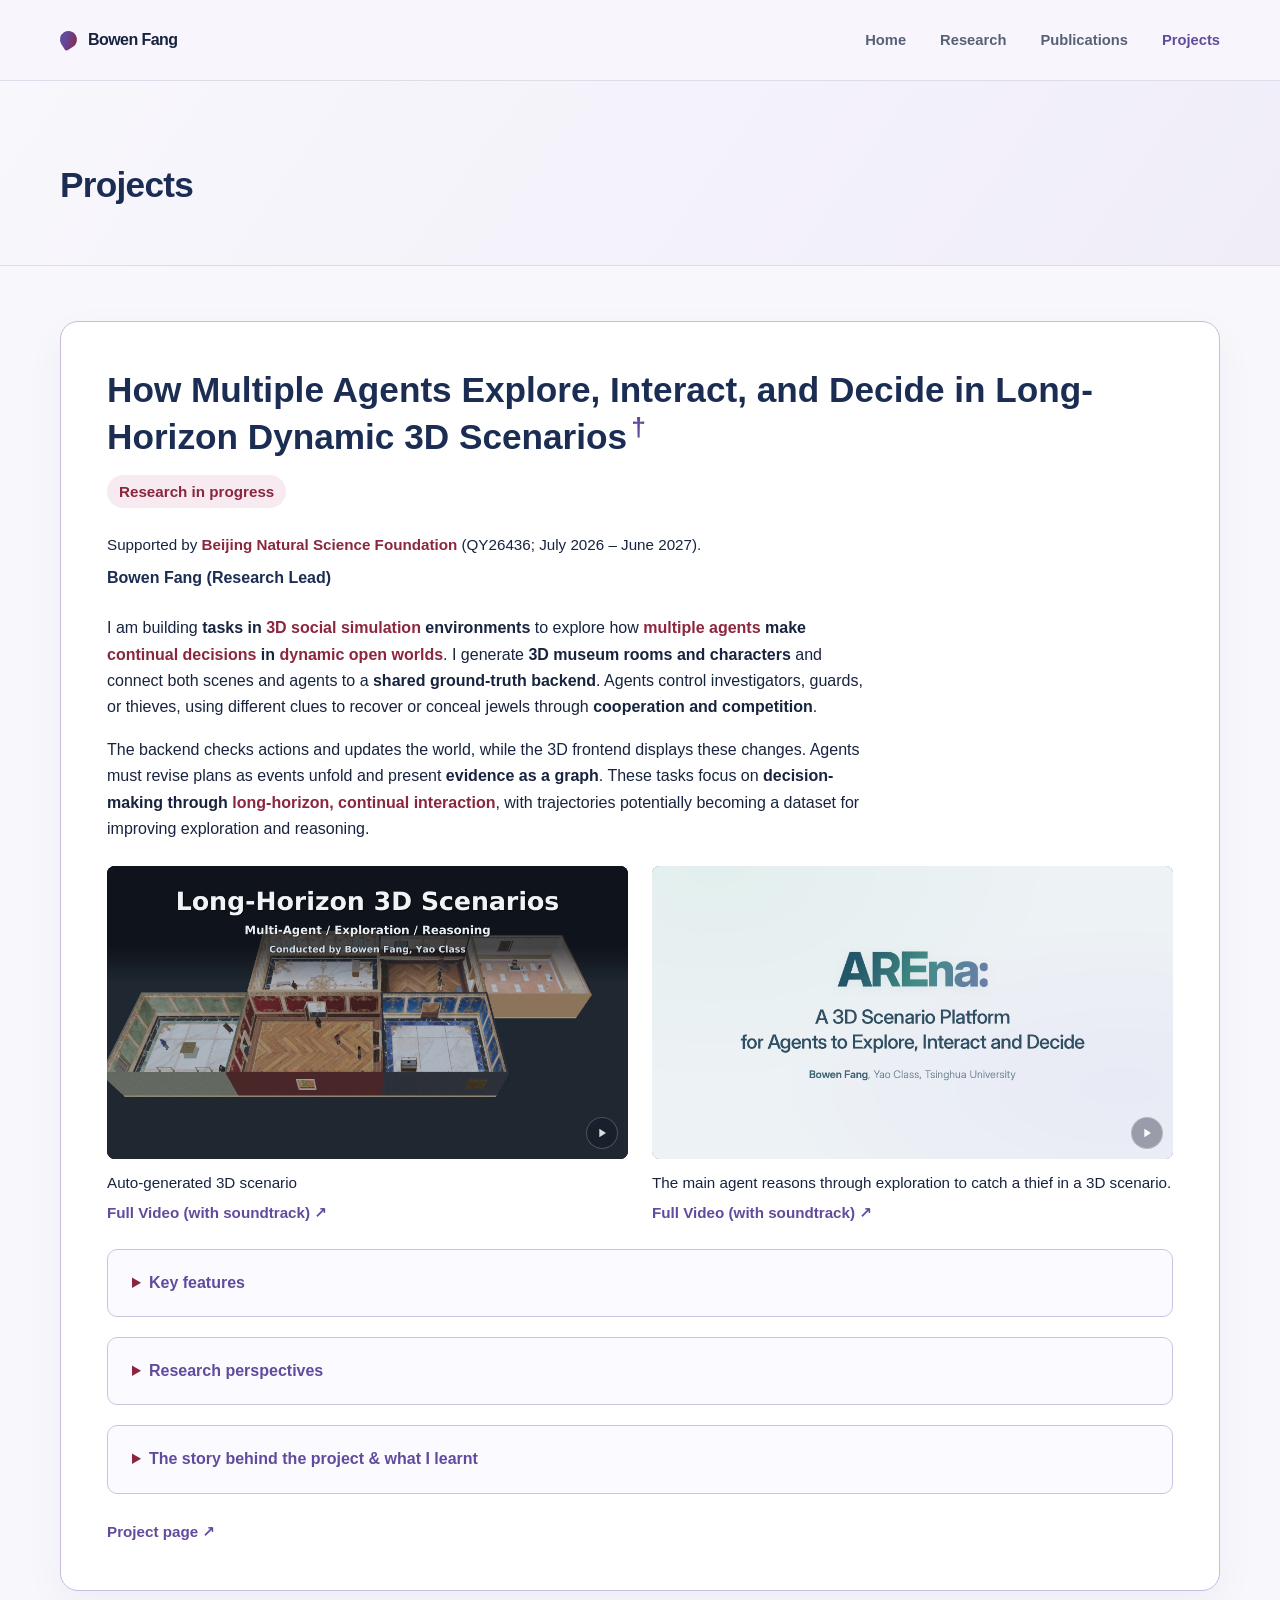
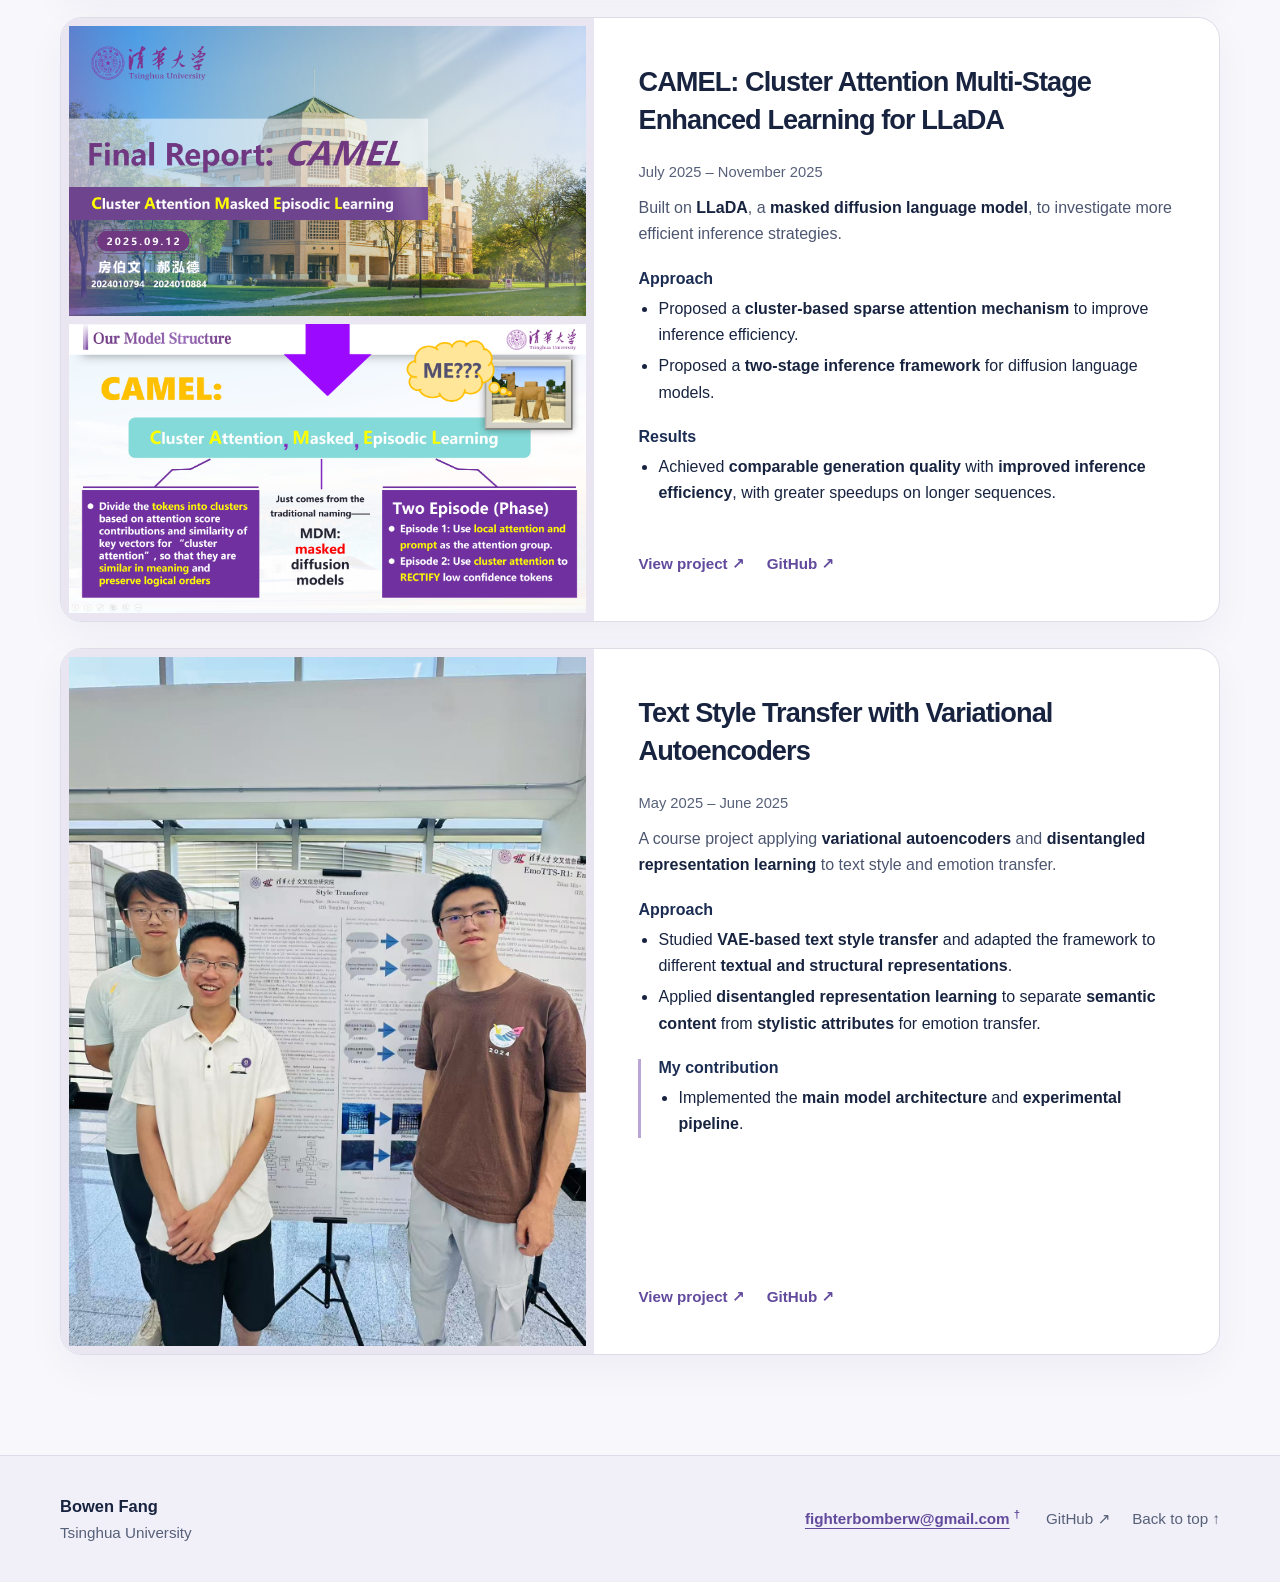
==== commit 99c05441: "Publish personal homepage as static files only" ====
--- a/projects/index.html
+++ b/projects/index.html
@@ -1,13 +1,18 @@
-<!DOCTYPE html><html lang="en"><head><meta charset="UTF-8"><meta name="viewport" content="width=device-width, initial-scale=1"><meta name="theme-color" content="#f8f7fc"><meta name="description" content="I am an undergraduate in the Yao Class (IIIS) at Tsinghua University, expecting to graduate in 2028. GPA: 3.8/4.0 Earned 4.0 in most Math, Physics and CS courses."><link rel="canonical" href="https://bowen-777.github.io/projects/"><link rel="icon" type="image/svg+xml" href="/favicon.svg"><meta property="og:type" content="website"><meta property="og:title" content="Projects · Bowen Fang"><meta property="og:description" content="I am an undergraduate in the Yao Class (IIIS) at Tsinghua University, expecting to graduate in 2028. GPA: 3.8/4.0 Earned 4.0 in most Math, Physics and CS courses."><meta property="og:url" content="https://bowen-777.github.io/projects/"><meta property="og:image" content="https://bowen-777.github.io/_astro/SelfImage.BUpKDJir.jpg"><title>Projects · Bowen Fang</title><link rel="stylesheet" href="/_astro/MediaGallery.Dyy2GHER.css"></head><body><a class="skip-link" href="#main">Skip to content</a><header class="site-header"><div class="container header-inner"><a class="wordmark" href="/" aria-label="Bowen Fang, home"><span class="wordmark-mark" aria-hidden="true"></span><span>Bowen Fang</span></a><nav class="site-nav" aria-label="Main navigation"><a href="/">Home</a><a href="/research/">Research</a><a href="/publications/">Publications</a><a href="/projects/" aria-current="page">Projects</a></nav></div></header><main id="main"><div class="page-intro"><div class="container"><h1>Projects</h1></div></div><div class="container page-content"><div class="project-list"><article class="research-project"><header class="research-project-header"><h3><a href="/projects/open-world-agent-evaluation/">How Multiple Agents Explore, Interact, and Decide in Long-Horizon Dynamic 3D Scenarios</a><span class="inline-note"><button class="note-trigger" type="button" aria-label="Show original project title" aria-expanded="false">†</button><span class="note-popover" role="tooltip">Original project title: Research on Evaluating Autonomous Exploratory Reasoning of Agents in Complex Open Environments</span></span></h3><span class="project-status">Research in progress</span></header><div class="research-project-context"><div class="prose research-funding"><p>Supported by <strong class="key-highlight">Beijing Natural Science Foundation</strong> (QY26436; July 2026 – June 2027).</p>
+<!DOCTYPE html><html lang="en"><head><meta charset="UTF-8"><meta name="viewport" content="width=device-width, initial-scale=1"><meta name="theme-color" content="#f8f7fc"><meta name="description" content="I am an undergraduate in the Yao Class (IIIS) at Tsinghua University, expecting to graduate in 2028. GPA: 3.8/4.0 Earned 4.0 in most Math, Physics and CS courses."><link rel="canonical" href="https://bowen-777.github.io/projects/"><link rel="icon" type="image/svg+xml" href="/favicon.svg"><meta property="og:type" content="website"><meta property="og:title" content="Projects · Bowen Fang"><meta property="og:description" content="I am an undergraduate in the Yao Class (IIIS) at Tsinghua University, expecting to graduate in 2028. GPA: 3.8/4.0 Earned 4.0 in most Math, Physics and CS courses."><meta property="og:url" content="https://bowen-777.github.io/projects/"><meta property="og:image" content="https://bowen-777.github.io/_astro/SelfImage.BUpKDJir.jpg"><title>Projects · Bowen Fang</title><link rel="stylesheet" href="/_astro/SiteLayout.DgQUv6R9.css"></head><body><a class="skip-link" href="#main">Skip to content</a><header class="site-header"><div class="container header-inner"><a class="wordmark" href="/" aria-label="Bowen Fang, home"><span class="wordmark-mark" aria-hidden="true"></span><span>Bowen Fang</span></a><nav class="site-nav" aria-label="Main navigation"><a href="/">Home</a><a href="/research/">Research</a><a href="/publications/">Publications</a><a href="/projects/" aria-current="page">Projects</a></nav></div></header><main id="main"><div class="page-intro"><div class="container"><h1>Projects</h1></div></div><div class="container page-content"><div class="project-list"><article class="research-project"><header class="research-project-header"><h3><a href="/projects/open-world-agent-evaluation/">How Multiple Agents Explore, Interact, and Decide in Long-Horizon Dynamic 3D Scenarios</a><span class="inline-note"><button class="note-trigger" type="button" aria-label="Show original project title" aria-expanded="false">†</button><span class="note-popover" role="tooltip">Original project title: Research on Evaluating Autonomous Exploratory Reasoning of Agents in Complex Open Environments</span></span></h3><span class="project-status">Research in progress</span></header><div class="research-project-context"><div class="prose research-funding"><p>Supported by <strong class="key-highlight">Beijing Natural Science Foundation</strong> (QY26436; July 2026 – June 2027).</p>
 </div><p class="research-project-role"><strong>Bowen Fang (Research Lead)</strong></p></div><div class="project-narrative"><section class="narrative-about" aria-label="About the project" data-project-section="about"><div class="prose"><p>I am building <strong>tasks in <span class="key-highlight">3D social simulation</span> environments</strong> to explore how <strong><span class="key-highlight">multiple agents</span> make <span class="key-highlight">continual decisions</span> in <span class="key-highlight">dynamic open worlds</span></strong>. I generate <strong>3D museum rooms and characters</strong> and connect both scenes and agents to a <strong>shared ground-truth backend</strong>. Agents control investigators, guards, or thieves, using different clues to recover or conceal jewels through <strong>cooperation and competition</strong>.</p>
 <p>The backend checks actions and updates the world, while the 3D frontend displays these changes. Agents must revise plans as events unfold and present <strong>evidence as a graph</strong>. These tasks focus on <strong>decision-making through <span class="key-highlight">long-horizon, continual interaction</span></strong>, with trajectories potentially becoming a dataset for improving exploration and reasoning.</p>
-</div><div class="research-project-media"><figure class="media-gallery"><div class="media-frame"><video controls playsinline preload="metadata" aria-label="Auto-generated 3D scenario"><source src="/_astro/scene_showcase.D6roWBu_.mp4" type="video/mp4"></video></div><figcaption class="media-caption">Auto-generated 3D scenario</figcaption></figure></div><details class="project-disclosure narrative-features"><summary>Key features</summary><div class="disclosure-body prose"><ul>
-<li><strong>Finding evidence is part of the reasoning task.</strong> Agents choose where to go, whom to ask, and what to inspect, then adapt to new information. AER-arena follows the process from recognizing a gap in knowledge to completing a task.</li>
-<li><strong>Actions and goals interact over time.</strong> Characters pursue their own goals as the world evolves. Following someone, asking a question, or moving an object can affect later events, making timing and action order part of the problem.</li>
-<li><strong>Information comes from different sources and is unevenly shared.</strong> Maps, surveillance, observations, and memories refer to a common underlying world, but each character has access to only part of it. This creates opportunities to study evidence integration, cooperation, and information asymmetry.</li>
-<li><strong>Evaluation considers both outcomes and supporting reasoning.</strong> I record actions, observations, and state changes, and design evaluation around task outcomes, exploration, evidence-based reasoning, and rule compliance. This helps distinguish a correct guess from an effective investigation and successful action.</li>
-<li><strong>Environments, tasks, and evaluation are generated together.</strong> I am bringing spatial layouts, character goals, event relationships, and evidence paths into a generation process with explicit checks. The aim is to vary difficulty systematically and develop scenarios for evaluation and training.</li>
-</ul>
+</div><div class="research-project-media"><div class="research-demos"><figure class="demo-card"><div class="demo-preview" data-demo-preview><video muted loop playsinline preload="none" poster="/_astro/cover.DM8pqxTM.png" aria-label="Auto-generated 3D scenarios"><source src="/_astro/30s_subtitles_music.B81zPJVv.mp4" type="video/mp4"></video><img class="demo-cover" src="/_astro/cover.DM8pqxTM.png" alt="" aria-hidden="true" loading="lazy" width="1920" height="1080"><button class="demo-toggle" type="button" aria-label="Play Auto-generated 3D scenarios preview" title="Play preview" data-title="Auto-generated 3D scenarios" data-playing="false"><svg class="demo-icon-play" viewBox="0 0 24 24" width="16" height="16" fill="currentColor" aria-hidden="true"><path d="M8 5.5v13l10-6.5z"></path></svg><svg class="demo-icon-pause" viewBox="0 0 24 24" width="16" height="16" fill="currentColor" aria-hidden="true"><rect x="6" y="5" width="4" height="14" rx="1"></rect><rect x="14" y="5" width="4" height="14" rx="1"></rect></svg></button></div><figcaption><span>Auto-generated 3D scenario</span><a class="text-link" href="/demos/scene-showcase/" aria-label="Full Video with soundtrack: Auto-generated 3D scenarios">Full Video (with soundtrack) ↗</a></figcaption></figure><figure class="demo-card"><div class="demo-preview" data-demo-preview><video muted loop playsinline preload="none" poster="/_astro/cover.CYmFAUzy.png" aria-label="Main agent investigation"><source src="/_astro/main_agent_2x_music_v2.B3dWv9K5.mp4" type="video/mp4"></video><img class="demo-cover" src="/_astro/cover.CYmFAUzy.png" alt="" aria-hidden="true" loading="lazy" width="1920" height="1080"><button class="demo-toggle" type="button" aria-label="Play Main agent investigation preview" title="Play preview" data-title="Main agent investigation" data-playing="false"><svg class="demo-icon-play" viewBox="0 0 24 24" width="16" height="16" fill="currentColor" aria-hidden="true"><path d="M8 5.5v13l10-6.5z"></path></svg><svg class="demo-icon-pause" viewBox="0 0 24 24" width="16" height="16" fill="currentColor" aria-hidden="true"><rect x="6" y="5" width="4" height="14" rx="1"></rect><rect x="14" y="5" width="4" height="14" rx="1"></rect></svg></button></div><figcaption><span>The main agent reasons through exploration to catch a thief in a 3D scenario.</span><a class="text-link" href="/demos/main-agent/" aria-label="Full Video with soundtrack: Main agent investigation">Full Video (with soundtrack) ↗</a></figcaption></figure></div><script type="module">var e=window.matchMedia(`(prefers-reduced-motion: reduce)`);document.querySelectorAll(`[data-demo-preview]`).forEach(t=>{let n=t.querySelector(`video`),r=t.querySelector(`button`),i=!1,a=!1,o=!1;n.muted=!0;function s(e){r.dataset.playing=String(e),r.title=e?`Pause preview`:`Play preview`,r.setAttribute(`aria-label`,`${e?`Pause`:`Play`} ${r.dataset.title} preview`)}function c(){n.pause(),n.readyState>=1&&(n.currentTime=0),delete t.dataset.playing,s(!1)}function l(){return i&&!document.hidden&&!a&&(!e.matches||o)}function u(){if(!l()){c();return}n.play().catch(()=>{delete t.dataset.playing,s(!1)})}n.addEventListener(`playing`,()=>{if(!l()){c();return}t.dataset.playing=`true`,s(!0)}),n.addEventListener(`pause`,()=>s(!1)),r.addEventListener(`click`,()=>{n.paused?(a=!1,o=!0,u()):(a=!0,n.pause())}),new IntersectionObserver(e=>{for(let t of e)i=t.isIntersecting&&t.intersectionRatio>=.5,u()},{threshold:[0,.5]}).observe(t),document.addEventListener(`visibilitychange`,u),e.addEventListener(`change`,u),window.addEventListener(`pagehide`,c)});</script></div><details class="project-disclosure narrative-features"><summary>Key features</summary><div class="disclosure-body prose"><ol>
+<li><p><strong>Static reasoning - dynamic exploration.</strong> Agents choose where to go, whom to ask, and what to inspect as events unfold, combining maps, surveillance, observations, and memories instead of receiving all evidence upfront.</p>
+</li>
+<li><p><strong>Short-sighted decisions - long-horizon evidence and action graphs.</strong> Earlier actions shape later decisions and goals. Evidence and action graphs track these dependencies; scoring considers task outcomes, exploration, evidence support, and rule compliance.</p>
+</li>
+<li><p><strong>Isolated agents - multi-party cooperation and competition.</strong> Characters with different goals and partial information collaborate or oppose one another, including red–blue competition. Sharing, withholding, and verifying evidence become part of decision-making.</p>
+</li>
+<li><p><strong>Limited generality - joint generation of scenarios, tasks, and evaluation.</strong> The generation pipeline connects spatial layouts, character goals, events, and evidence paths with explicit checks, supporting varied task types and difficulty for evaluation and training.</p>
+</li>
+<li><p><strong>3D visualization with interfaces for agents and people.</strong> The 3D frontend displays the shared backend world; agents use MCP tools to observe and act, while a human-facing interface supports participation.</p>
+</li>
+</ol>
 </div></details></section><details class="project-disclosure narrative-perspectives" data-project-section="perspectives"><summary>Research perspectives</summary><div class="disclosure-body prose"><ol>
 <li><p><strong>Generality needs to be tested as tasks change.</strong> A high score on a familiar task is not enough to show that an agent understands how events unfold across space and time. I want to know whether its exploration and reasoning strategies remain useful with a different map, cast of characters, or set of information conditions. This is why I see open-environment evaluation as relevant to research on general intelligence.</p>
 </li>
--- a/_astro/SiteLayout.DgQUv6R9.css
+++ b/_astro/SiteLayout.DgQUv6R9.css
@@ -0,0 +1 @@
+:root{color-scheme:light;--paper:#f8f7fc;--surface:#fff;--ink:#17233f;--muted:#566079;--line:#dcdde9;--violet:#624a9d;--violet-soft:#efecf8;--red:#8b263e;--navy:#1b2d53;--font-sans:Arial, "Helvetica Neue", system-ui, sans-serif}*,:before,:after{box-sizing:border-box}html{scroll-behavior:smooth}body{background:var(--paper);color:var(--ink);font-family:var(--font-sans);margin:0;font-size:16px;line-height:1.65}img,video{max-width:100%;height:auto;display:block}a{color:inherit;text-decoration:none}button,input{font:inherit}a:focus-visible,button:focus-visible{outline:3px solid var(--red);outline-offset:4px;border-radius:3px}::selection{color:var(--ink);background:#d9c9ed}.container{width:min(100% - 64px,1160px);margin-inline:auto}.sr-only{clip:rect(0, 0, 0, 0);white-space:nowrap;border:0;width:1px;height:1px;margin:-1px;padding:0;position:absolute;overflow:hidden}.skip-link{z-index:100;background:var(--ink);color:#fff;padding:10px 16px;position:absolute;top:-80px;left:16px}.skip-link:focus{top:12px}.site-header{z-index:10;border-bottom:1px solid var(--line);background:#f8f7fcf0;position:relative}.header-inner{justify-content:space-between;align-items:center;gap:30px;min-height:80px;display:flex}.wordmark{letter-spacing:-.035em;white-space:nowrap;align-items:center;gap:11px;font-weight:700;display:inline-flex}.wordmark-mark{background:linear-gradient(135deg, var(--violet) 35%, var(--red));border-radius:50% 50% 50% 2px;width:17px;height:17px;transform:rotate(-32deg)}.site-nav{align-items:center;gap:clamp(18px,3vw,34px);font-size:.92rem;font-weight:600;display:flex}.site-nav a{color:var(--muted);transition:color .2s}.site-nav a:hover,.site-nav a[aria-current=page]{color:var(--violet)}.site-footer{border-top:1px solid var(--line);background:#f1f0f8;margin-top:100px}.footer-inner{min-height:126px;color:var(--muted);justify-content:space-between;align-items:center;gap:25px;font-size:.95rem;display:flex}.footer-inner strong{color:var(--ink);font-size:1.03rem;display:block}.footer-inner>div:first-child>span{display:block}.footer-links{flex-wrap:wrap;gap:22px;display:flex}.footer-links a:hover,.text-link:hover{color:var(--red);text-underline-offset:4px;text-decoration:underline}.hero{border-bottom:1px solid var(--line);background:radial-gradient(circle at 87% 18%, #e8e1f4 0, transparent 33%), radial-gradient(circle at 18% 95%, #faecef 0, transparent 36%), var(--paper);padding:88px 0 94px;position:relative;overflow:hidden}.hero:before{content:"";pointer-events:none;border:1px solid #624a9d1a;border-radius:50%;width:420px;height:420px;position:absolute;top:-260px;left:-120px}.hero-grid{grid-template-columns:minmax(0,1.18fr) minmax(300px,.82fr);align-items:center;gap:clamp(40px,7vw,110px);display:grid}.hero h1{font:600 clamp(2.5rem, 5vw, 3.8rem)/1.15 var(--font-sans);letter-spacing:-.025em;color:var(--navy);margin:0 0 25px}.hero h1:after{content:"";background:linear-gradient(90deg, var(--red), var(--violet));border-radius:10px;width:72px;height:5px;margin-top:25px;display:block}.hero-bio{color:#414b64;max-width:610px;margin-top:0;font-size:1.04rem}.hero-bio p:first-child{margin-top:0}.hero-emails{flex-direction:column;align-items:flex-start;gap:6px;margin-top:24px;display:flex}.email-link{color:var(--muted);text-underline-offset:4px;overflow-wrap:anywhere;text-decoration:underline}.email-link-primary{color:var(--violet);font-weight:600}.hero-actions{flex-wrap:wrap;gap:10px;margin-top:22px;display:flex}.pill-link{border:1px solid #c8c4d9;border-radius:999px;align-items:center;gap:10px;padding:10px 17px;font-size:.92rem;font-weight:600;transition:background .2s,border-color .2s,color .2s,transform .2s;display:inline-flex}.pill-link:hover{background:var(--violet);border-color:var(--violet);color:#fff;transform:translateY(-2px)}.hero-portrait{justify-self:end;width:min(100%,320px);min-width:0;margin:0;position:relative}.hero-portrait:before{content:"";z-index:0;border:2px solid #b5a2d1;border-radius:4px;position:absolute;inset:20px -18px -18px 20px}.hero-portrait img{object-fit:contain;background:#e8e4ef;width:100%;height:auto;position:relative;box-shadow:0 28px 60px #1f1d4221}.section{padding:92px 0 0}.section-head{justify-content:space-between;align-items:end;gap:30px;margin-bottom:34px;display:flex}.section h2,.page-intro h1{font:600 clamp(1.65rem, 3vw, 2.2rem)/1.25 var(--font-sans);letter-spacing:-.02em;color:var(--navy);margin:0}.section h2:before{content:"";background:var(--red);border-radius:2px 8px;width:10px;height:10px;margin:0 17px .28em 0;display:inline-block;transform:rotate(-18deg)}.section:nth-of-type(3n) h2:before{background:var(--violet)}.section-head .text-link{white-space:nowrap;margin-bottom:8px}.section-copy{color:#48536c;max-width:830px;font-size:1.08rem}.section-copy .prose{margin-top:20px}.research-grid{grid-template-columns:repeat(2,1fr);gap:0 38px;display:grid}.research-topic{border-top:1px solid var(--line);padding:26px 0 22px}.research-topic h3{font:600 1.3rem/1.4 var(--font-sans);color:var(--violet);margin:0 0 10px}.research-topic .prose{color:var(--muted)}.project-list{gap:26px;display:grid}.project-card{border:1px solid var(--line);background:var(--surface);border-radius:22px;grid-template-columns:minmax(0,.92fr) minmax(0,1.08fr);display:grid;overflow:hidden;box-shadow:0 14px 40px #1c224c0b}.project-card-featured{border-color:#c8bbdf;box-shadow:0 18px 50px #482c7614}.media-gallery{background:#e9e6f2;grid-template-rows:auto;align-content:start;align-self:start;gap:8px;padding:8px;display:grid}.media-frame{background:#fff;place-items:center;min-width:0;min-height:0;display:grid;position:relative}.media-frame img,.media-frame video{object-fit:contain;width:100%;height:auto}.media-gallery:where(figure){margin:0}.media-caption{text-align:center;color:var(--muted);padding:6px 8px;font-size:.95rem}.research-project-media{margin:24px 0}.research-demos{grid-template-columns:repeat(2,minmax(0,1fr));gap:24px;display:grid}.demo-card{min-width:0;margin:0}.demo-preview{aspect-ratio:16/9;background:#111827;border-radius:8px;position:relative;overflow:hidden}.demo-preview video{object-fit:contain;width:100%;height:100%}.demo-cover{object-fit:contain;pointer-events:none;width:100%;height:100%;position:absolute;inset:0}.demo-preview[data-playing] .demo-cover{visibility:hidden}.demo-toggle{color:#fff;opacity:.45;cursor:pointer;background:0 0;border:0;border-radius:50%;place-items:center;width:44px;height:44px;padding:0;transition:opacity .18s;display:grid;position:absolute;bottom:4px;right:4px}.demo-toggle:before{content:"";backdrop-filter:blur(8px);background:#11182770;border:1px solid #ffffff40;border-radius:50%;position:absolute;inset:6px}.demo-toggle svg{grid-area:1/1;position:relative}.demo-toggle .demo-icon-pause,.demo-toggle[data-playing=true] .demo-icon-play{display:none}.demo-toggle[data-playing=true] .demo-icon-pause{display:block}.demo-preview:hover .demo-toggle,.demo-toggle[data-playing=false]{opacity:.85}.demo-toggle:hover,.demo-toggle:focus-visible{opacity:1}.demo-toggle:focus-visible{outline-offset:-3px;outline:2px solid #fff}@media (hover:none){.demo-toggle{opacity:.8}}@media (prefers-reduced-motion:reduce){.demo-toggle{transition:none}}.demo-card figcaption{padding:12px 0 0;font-size:.95rem;line-height:1.55}.demo-card figcaption span{margin-bottom:6px;display:block}.demo-page{max-width:1100px}.demo-page h1{font:600 clamp(1.8rem, 4vw, 2.6rem)/1.25 var(--font-sans)}.demo-version-control{flex-wrap:wrap;align-items:center;gap:12px;margin:24px 0;display:flex}.demo-version-control label{font-weight:600}.demo-version-control select{border:1px solid var(--line);background:var(--surface);max-width:100%;color:var(--ink);font:inherit;border-radius:6px;padding:10px 14px}.demo-version-control select:focus-visible{outline:3px solid var(--red);outline-offset:3px}.demo-full-video{margin:0}.demo-full-video video{aspect-ratio:16/9;object-fit:contain;background:#111827;border-radius:8px;width:100%;height:auto}.demo-full-video figcaption{color:var(--muted);margin-top:12px}.demo-credits{border-top:1px solid var(--line);margin-top:30px;padding-top:20px;font-size:.9rem}.demo-credits h2{font:600 1rem/1.4 var(--font-sans)}.demo-credits p{margin:8px 0}.demo-credits a{color:var(--violet);text-underline-offset:3px;text-decoration:underline}@media (width<=760px),(orientation:portrait){.research-demos{grid-template-columns:minmax(0,1fr)}}.media-frame-empty{aspect-ratio:16/9;background:linear-gradient(145deg,#eeeaf7 0%,#f8f5fa 60%,#f8edf0 100%)}.media-frame-empty:before{content:"";border:2px solid #624a9d2b;border-radius:50% 50% 50% 15%;width:82px;height:82px;transform:rotate(30deg)}.media-frame-empty:after{content:"";background:#a4466133;width:135px;height:1px;position:absolute;transform:rotate(-42deg)}.media-frame-secondary.media-frame-empty{aspect-ratio:16/9;background:linear-gradient(145deg,#f1eff9,#f8f5f9)}.project-content{flex-direction:column;align-items:start;padding:clamp(26px,3.5vw,46px);display:flex}.project-content h3{font:600 clamp(1.3rem, 2.2vw, 1.7rem)/1.4 var(--font-sans);letter-spacing:-.035em;margin:0 0 16px}.project-content h3 a:hover{color:var(--violet)}.project-status{color:var(--red);background:#f7eaf0;border-radius:999px;margin:0 0 15px;padding:4px 12px;font-size:.95rem;font-weight:600;display:inline-block}.project-summary{color:#4d5670}.project-contribution,.publication-contribution{border-left:3px solid #b9a6d4;margin-top:22px;padding-left:17px}.project-contribution h4,.publication-contribution h4,.project-details h4{font:600 1rem var(--font-sans);color:var(--navy);margin:0 0 8px}.project-details{margin-top:22px}.research-project{background:var(--surface);border:1px solid #c8bbdf;border-radius:18px;min-width:0;padding:clamp(22px,4vw,46px);box-shadow:0 14px 40px #1c224c0b}.research-project-header{flex-wrap:wrap;justify-content:space-between;align-items:center;gap:16px;padding-bottom:24px;display:flex}.research-project-header h1,.research-project-header h3{font:600 clamp(1.6rem, 3vw, 2.2rem)/1.25 var(--font-sans);color:var(--navy);margin:0}.research-project-header .project-status{margin:0}.project-narrative h4{font:600 1.2rem/1.4 var(--font-sans);color:var(--navy);margin:0 0 20px}.narrative-about>.prose>p{max-width:85ch}.narrative-about .prose li+li,.narrative-perspectives .prose li+li{margin-top:24px}.narrative-features ol,.narrative-perspectives ol{max-width:85ch;margin:0 auto;padding-left:24px}.narrative-features li,.narrative-perspectives li{padding-left:5px}.narrative-features li::marker,.narrative-perspectives li::marker{color:var(--red);font-weight:700}.narrative-features li strong,.narrative-perspectives li strong{margin-bottom:8px;display:block}.project-disclosure{background:#fbfaff;border:1px solid #cec3df;border-radius:10px;margin-top:20px}.project-disclosure summary{cursor:pointer;color:var(--violet);padding:20px 24px;font-weight:600}.project-disclosure summary::marker{color:var(--red)}.project-disclosure summary:hover{background:var(--violet-soft);border-radius:10px}.project-disclosure summary:focus-visible{outline:3px solid var(--red);outline-offset:4px;border-radius:6px}.project-disclosure[open] summary{border-bottom:1px solid var(--line)}.disclosure-body{padding:clamp(18px,3vw,30px)}.story-prose{max-width:85ch;margin-inline:auto}.lessons-callout{border:1px solid #e3c7d0;border-left:4px solid var(--red);background:#faf0f3;border-radius:6px;max-width:85ch;margin:30px auto 0;padding:clamp(18px,3vw,28px)}.lessons-callout h4{color:var(--red);margin-bottom:14px}.lessons-callout .prose li+li{margin-top:14px}.research-project-context{margin-bottom:24px}.research-project-context dl{flex-wrap:wrap;gap:16px 36px;margin:0 0 18px;display:flex}.research-project-context dt{color:var(--muted);font-size:.95rem}.research-project-context dd{margin:3px 0 0;font-weight:600}.research-funding{font-size:.95rem}.research-project-role{color:var(--navy);margin:8px 0 0}.project-back-link{margin-bottom:24px;display:inline-block}.link-row{flex-wrap:wrap;gap:14px 22px;margin-top:auto;padding-top:25px;display:flex}.text-link{color:var(--violet);font-size:.95rem;font-weight:700}.publication-list{border-top:1px solid var(--line)}.publication-item{border-bottom:1px solid var(--line);grid-template-columns:minmax(240px,.85fr) minmax(0,1.15fr);gap:26px;padding:34px 0;display:grid}.publication-item .media-gallery{align-self:start}.publication-item h3{font:600 clamp(1.15rem, 1.8vw, 1.4rem)/1.45 var(--font-sans);margin:0 0 12px}.publication-authors,.publication-meta{color:var(--muted);font-size:.95rem}.publication-meta{flex-wrap:wrap;gap:5px 15px;margin:5px 0 12px;display:flex}.publication-item .link-row{padding-top:12px}.simple-list{grid-template-columns:repeat(2,1fr);gap:28px 50px;display:grid}.simple-list-full{grid-template-columns:minmax(0,1fr)}.simple-entry{border-top:1px solid var(--line);padding-top:18px}.simple-entry h3{font:600 1.25rem/1.4 var(--font-sans);margin:0 0 8px}.simple-entry h3 .entry-title-context{font-weight:400}.hobby-gallery{grid-template-columns:repeat(2,minmax(0,1fr));gap:10px;margin-top:36px;display:grid}.hobby-gallery img{align-self:start;width:100%;height:auto}.page-intro{border-bottom:1px solid var(--line);background:linear-gradient(125deg,#f8f7fc,#f0edf8);padding:82px 0 46px}.page-intro h1{margin:0 0 12px}.page-intro p{max-width:700px;color:var(--muted);font-size:1.08rem}.page-content{padding-top:55px}.article-layout{grid-template-columns:230px minmax(0,1fr);gap:clamp(35px,6vw,90px);display:grid}.article-aside{color:var(--muted);font-size:.95rem}.article-aside dl{margin:0}.article-aside div{border-top:1px solid var(--line);padding:14px 0}.article-aside dt{color:var(--muted);font-size:.9rem;font-weight:600}.article-aside dd{color:var(--ink);margin:6px 0 0}.article-layout article>.media-gallery{margin-bottom:45px}.article-section{border-top:1px solid var(--line);padding:28px 0 31px}.article-section h2{font:600 1.5rem/1.4 var(--font-sans);letter-spacing:-.025em;margin:0 0 14px}.empty-note{color:var(--muted);padding:24px 0 40px}.prose{overflow-wrap:anywhere}.prose p{margin:0 0 1em}.prose p:last-child,.prose ul:last-child,.prose ol:last-child{margin-bottom:0}.prose ul,.prose ol{margin:.3em 0 1em;padding-left:1.25em}.prose li+li{margin-top:.3em}.prose a{color:var(--violet);text-underline-offset:3px;text-decoration:underline}.prose h3{font:600 1.25rem/1.4 var(--font-sans);margin:1.2em 0 .4em}.prose strong{color:var(--ink);font-weight:700}.hero-bio .gpa-value{margin-inline-end:1rem;display:inline-block}.prose .key-highlight{color:var(--red)}.entry-date,.page-intro p.entry-date{color:var(--muted);margin:6px 0 12px;font-size:.92rem;font-weight:400;line-height:1.5;display:block}.prose .entry-date{margin:5px 0 9px}#awards .prose li,.beyond-copy .prose li{margin-bottom:19px}#experience .simple-entry h3{max-width:950px}.beyond-layout{grid-template-columns:minmax(0,1.65fr) minmax(240px,1fr);align-items:start;gap:clamp(30px,5vw,70px);display:grid}.beyond-copy{gap:28px;display:grid}.beyond-portrait{justify-self:end;width:min(100%,330px);margin:0}.beyond-portrait img{width:100%;height:auto}.email-contact{overflow-wrap:anywhere;display:inline}.inline-note{display:inline}.note-trigger{vertical-align:super;color:var(--violet);cursor:pointer;background:0 0;border:0;padding:2px 4px;font-size:.75em;font-weight:700;line-height:1;display:inline-block}.note-popover{z-index:100;width:max-content;max-width:min(330px,100vw - 32px);color:var(--ink);font:400 .92rem/1.55 var(--font-sans);text-align:left;white-space:normal;overflow-wrap:anywhere;visibility:hidden;opacity:0;background:#fff;border:1px solid #d8cde4;border-radius:8px;padding:14px 17px;display:block;position:fixed;top:0;left:0;box-shadow:0 8px 30px #17233f29}.inline-note[data-open] .note-popover{visibility:visible;opacity:1}.note-heading{margin-bottom:5px;font-weight:600;display:block}.note-popover a{color:var(--violet);text-underline-offset:3px;text-decoration:underline;display:block}.footer-links{align-items:center}@media (width<=960px){.hero-grid{grid-template-columns:minmax(0,1fr) 300px;gap:42px}.hero{padding:70px 0}.hero h1{font-size:clamp(2.5rem,5vw,3.8rem)}.publication-item{grid-template-columns:minmax(220px,.8fr) minmax(0,1.2fr);gap:20px}}@media (width<=720px){.container{width:min(100% - 38px,1160px)}.header-inner{flex-wrap:wrap;gap:12px;min-height:72px;padding:16px 0}.site-nav{white-space:nowrap;justify-content:flex-start;gap:18px;width:100%;font-size:.88rem;overflow-x:auto}.hero{padding:52px 0 62px}.hero-grid{grid-template-columns:1fr;gap:45px}.hero h1{font-size:clamp(2.3rem,8vw,3.3rem)}.hero-portrait{justify-self:start;width:min(100%,320px)}.section{padding-top:68px}.section-head{align-items:start}.section h2,.page-intro h1{font-size:clamp(1.65rem,6vw,2.2rem)}.research-grid,.simple-list,.article-layout,.project-card,.project-card-featured{grid-template-columns:1fr}.project-disclosure summary{padding:17px}.publication-item{grid-template-columns:1fr;gap:13px}.publication-item .media-gallery{width:100%}.hobby-gallery,.beyond-layout{grid-template-columns:1fr}.beyond-portrait{justify-self:center}.page-intro{padding-top:60px}.page-content{padding-top:38px}.site-footer{margin-top:65px}.footer-inner{flex-direction:column;align-items:start;padding:30px 0}}@media (width<=420px){.hero h1{font-size:2.3rem}.section-head{flex-direction:column;gap:8px}}@media (prefers-reduced-motion:reduce){html{scroll-behavior:auto}*,:before,:after{transition-duration:.01ms!important;animation-duration:.01ms!important}}
